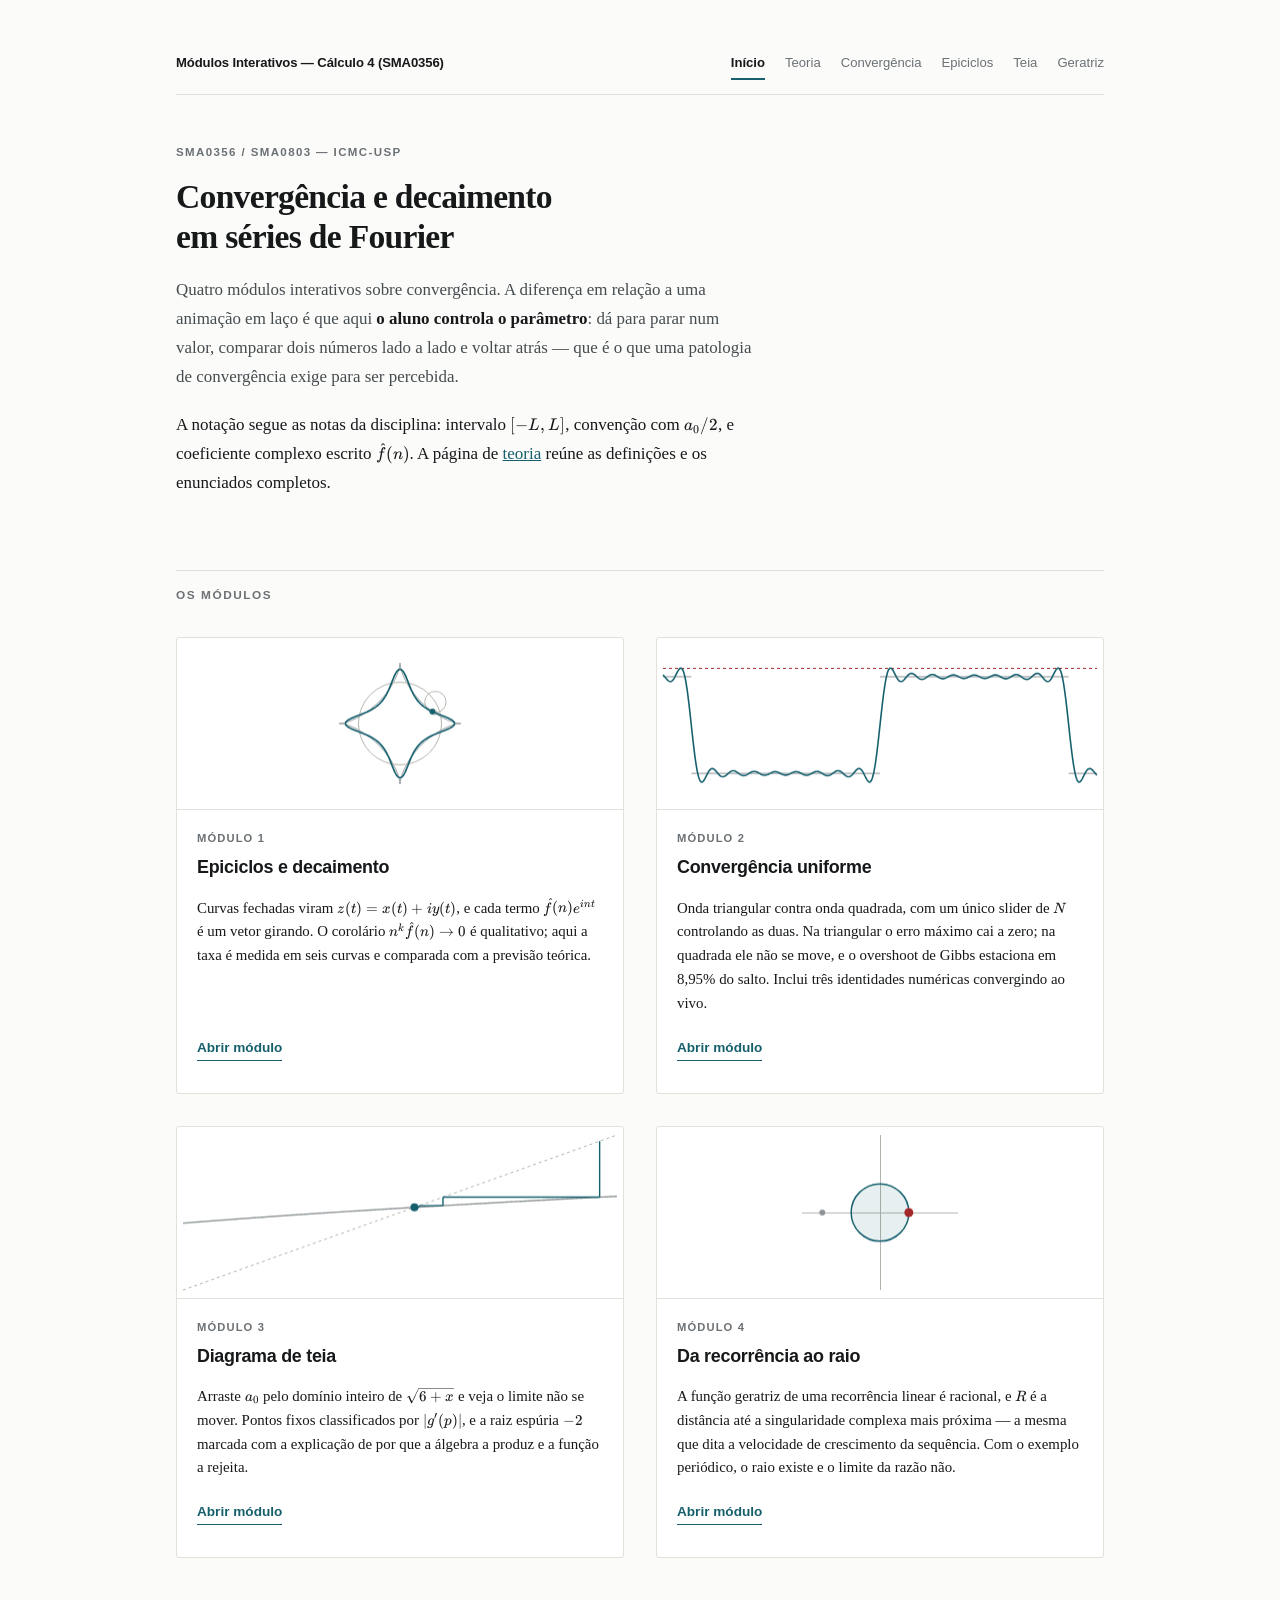
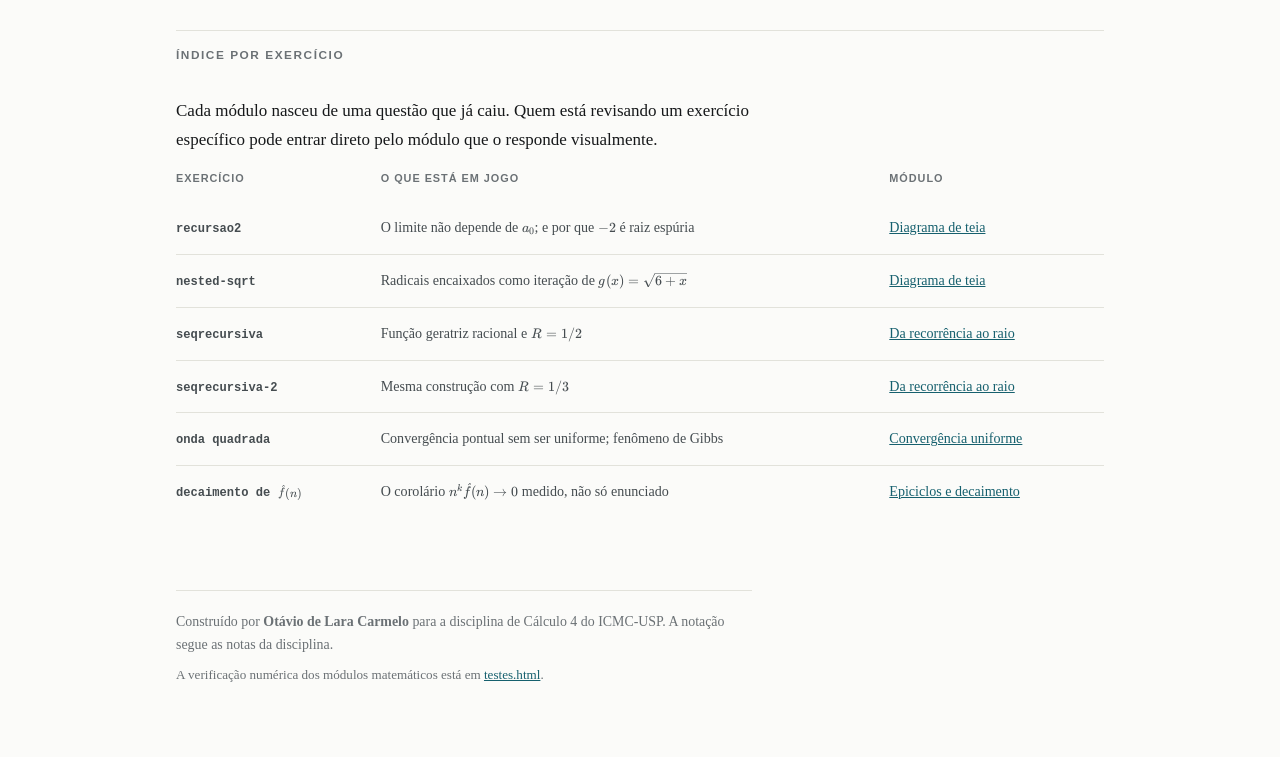
==== index.html @ 4a0d17cd "Tira a crença falsa dos cartões e neutraliza sua cor nos módulos Nos cartões a frase aparecia entre " ====
<!DOCTYPE html>
<html lang="pt-BR">
<head>
<meta charset="utf-8">
<meta name="description" content="Quatro módulos interativos sobre convergência: séries de Fourier, sequências recursivas e funções geratrizes, para a disciplina de Cálculo 4 do ICMC-USP.">
<meta name="viewport" content="width=device-width, initial-scale=1">
<title>Convergência e decaimento em séries de Fourier — Cálculo 4</title>
<link rel="icon" href="data:image/svg+xml,%3Csvg%20xmlns%3D%22http%3A%2F%2Fwww.w3.org%2F2000%2Fsvg%22%20viewBox%3D%220%200%2032%2032%22%3E%3Ccircle%20cx%3D%2213%22%20cy%3D%2216%22%20r%3D%229%22%20fill%3D%22none%22%20stroke%3D%22%2316606e%22%20stroke-width%3D%222%22%2F%3E%3Ccircle%20cx%3D%2222%22%20cy%3D%2216%22%20r%3D%224.5%22%20fill%3D%22none%22%20stroke%3D%22%239aa0a4%22%20stroke-width%3D%221.6%22%2F%3E%3Ccircle%20cx%3D%2226.5%22%20cy%3D%2216%22%20r%3D%222.6%22%20fill%3D%22%2316606e%22%2F%3E%3C%2Fsvg%3E">
<link rel="stylesheet" href="vendor/katex/katex.min.css">
<link rel="stylesheet" href="css/base.css">
</head>
<body>
<div class="pagina">

  <nav class="navegacao" aria-label="Seções do site">
    <span class="marca-site">Módulos Interativos — Cálculo 4 (SMA0356)</span>
    <a href="index.html" aria-current="page">Início</a>
    <a href="teoria.html">Teoria</a>
    <a href="convergencia.html">Convergência</a>
    <a href="epiciclos.html">Epiciclos</a>
    <a href="teia.html">Teia</a>
    <a href="geratriz.html">Geratriz</a>
  </nav>

  <header class="cabecalho capa">
    <p class="disciplina">SMA0356 / SMA0803 — ICMC-USP</p>
    <h1>Convergência e decaimento em séries de Fourier</h1>
    <div class="introducao">
      <p>
        Quatro módulos interativos sobre convergência. A diferença em relação a uma animação
        em laço é que aqui <span class="destaque-texto">o aluno controla o parâmetro</span>: dá
        para parar num valor, comparar dois números lado a lado e voltar atrás — que é o que
        uma patologia de convergência exige para ser percebida.
      </p>
      <p>
        A notação segue as notas da disciplina: intervalo <span class="math" data-math="[-L,L]"></span>,
        convenção com <span class="math" data-math="a_0/2"></span>, e coeficiente complexo escrito
        <span class="math" data-math="\widehat{f}(n)"></span>. A página de
        <a href="teoria.html">teoria</a> reúne as definições e os enunciados completos.
      </p>
    </div>
  </header>

  <h2>Os módulos</h2>

  <div class="cartoes">

    <article class="cartao">
      <canvas id="mini-epiciclos" class="miniatura"
              aria-label="Miniatura do módulo de epiciclos: astroide em traço fino cinza, cadeia de círculos em cinza e reconstrução por poucos termos de Fourier em azul."></canvas>
      <div class="cartao-corpo">
        <p class="subtitulo-cartao">Módulo 1</p>
        <h3 class="titulo">Epiciclos e decaimento</h3>
        <p>
          Curvas fechadas viram <span class="math" data-math="z(t)=x(t)+iy(t)"></span>, e cada
          termo <span class="math" data-math="\widehat{f}(n)e^{int}"></span> é um vetor girando.
          O corolário <span class="math" data-math="n^k\widehat{f}(n)\to0"></span> é qualitativo;
          aqui a taxa é medida em seis curvas e comparada com a previsão teórica.
        </p>
        <a class="acao" href="epiciclos.html">Abrir módulo</a>
      </div>
    </article>

    <article class="cartao">
      <canvas id="mini-convergencia" class="miniatura"
              aria-label="Miniatura do módulo de convergência: onda quadrada em cinza, soma parcial em azul com a orelha do fenômeno de Gibbs ultrapassando o patamar, e linha tracejada no valor limite do overshoot."></canvas>
      <div class="cartao-corpo">
        <p class="subtitulo-cartao">Módulo 2</p>
        <h3 class="titulo">Convergência uniforme</h3>
        <p>
          Onda triangular contra onda quadrada, com um único slider de
          <span class="math" data-math="N"></span> controlando as duas. Na triangular o erro
          máximo cai a zero; na quadrada ele não se move, e o overshoot de Gibbs estaciona em
          8,95% do salto. Inclui três identidades numéricas convergindo ao vivo.
        </p>
        <a class="acao" href="convergencia.html">Abrir módulo</a>
      </div>
    </article>

    <article class="cartao">
      <canvas id="mini-teia" class="miniatura"
              aria-label="Miniatura do módulo de teia: a curva y = raiz de 6 mais x em cinza, a diagonal tracejada, e a órbita espiralando em azul até o ponto fixo em 3."></canvas>
      <div class="cartao-corpo">
        <p class="subtitulo-cartao">Módulo 3</p>
        <h3 class="titulo">Diagrama de teia</h3>
        <p>
          Arraste <span class="math" data-math="a_0"></span> pelo domínio inteiro de
          <span class="math" data-math="\sqrt{6+x}"></span> e veja o limite não se mover.
          Pontos fixos classificados por <span class="math" data-math="|g'(p)|"></span>, e a
          raiz espúria <span class="math" data-math="-2"></span> marcada com a explicação de
          por que a álgebra a produz e a função a rejeita.
        </p>
        <a class="acao" href="teia.html">Abrir módulo</a>
      </div>
    </article>

    <article class="cartao">
      <canvas id="mini-geratriz" class="miniatura"
              aria-label="Miniatura do módulo de geratriz: o plano complexo com o disco de convergência preenchido e as duas raízes do denominador, a mais próxima da origem em destaque."></canvas>
      <div class="cartao-corpo">
        <p class="subtitulo-cartao">Módulo 4</p>
        <h3 class="titulo">Da recorrência ao raio</h3>
        <p>
          A função geratriz de uma recorrência linear é racional, e
          <span class="math" data-math="R"></span> é a distância até a singularidade complexa
          mais próxima — a mesma que dita a velocidade de crescimento da sequência. Com o
          exemplo periódico, o raio existe e o limite da razão não.
        </p>
        <a class="acao" href="geratriz.html">Abrir módulo</a>
      </div>
    </article>

  </div>

  <h2>Índice por exercício</h2>

  <div class="introducao">
    <p>
      Cada módulo nasceu de uma questão que já caiu. Quem está revisando um exercício
      específico pode entrar direto pelo módulo que o responde visualmente.
    </p>
  </div>

  <div class="tabela-rolavel">
    <table class="indice-exercicios" id="indice-exercicios">
      <caption class="sr-apenas">Exercícios e os módulos que os respondem</caption>
      <thead>
        <tr><th scope="col">Exercício</th><th scope="col">O que está em jogo</th><th scope="col">Módulo</th></tr>
      </thead>
      <tbody>
        <tr>
          <th scope="row"><code>recursao2</code></th>
          <td>O limite não depende de <span class="math" data-math="a_0"></span>; e por que
              <span class="math" data-math="-2"></span> é raiz espúria</td>
          <td><a href="teia.html">Diagrama de teia</a></td>
        </tr>
        <tr>
          <th scope="row"><code>nested-sqrt</code></th>
          <td>Radicais encaixados como iteração de <span class="math" data-math="g(x)=\sqrt{6+x}"></span></td>
          <td><a href="teia.html">Diagrama de teia</a></td>
        </tr>
        <tr>
          <th scope="row"><code>seqrecursiva</code></th>
          <td>Função geratriz racional e <span class="math" data-math="R=1/2"></span></td>
          <td><a href="geratriz.html">Da recorrência ao raio</a></td>
        </tr>
        <tr>
          <th scope="row"><code>seqrecursiva-2</code></th>
          <td>Mesma construção com <span class="math" data-math="R=1/3"></span></td>
          <td><a href="geratriz.html">Da recorrência ao raio</a></td>
        </tr>
        <tr>
          <th scope="row"><span class="rotulo-exercicio">onda quadrada</span></th>
          <td>Convergência pontual sem ser uniforme; fenômeno de Gibbs</td>
          <td><a href="convergencia.html">Convergência uniforme</a></td>
        </tr>
        <tr>
          <th scope="row"><span class="rotulo-exercicio">decaimento de <span class="math" data-math="\widehat{f}(n)"></span></span></th>
          <td>O corolário <span class="math" data-math="n^k\widehat{f}(n)\to0"></span> medido, não só enunciado</td>
          <td><a href="epiciclos.html">Epiciclos e decaimento</a></td>
        </tr>
      </tbody>
    </table>
  </div>

  <footer class="rodape">
    <p>
      Construído por <strong>Otávio de Lara Carmelo</strong> para a disciplina de Cálculo 4 do
      ICMC-USP. A notação segue as notas da disciplina.
    </p>
    <p class="autoria-tecnica">
      A verificação numérica dos módulos matemáticos está em
      <a href="testes.html">testes.html</a>.
    </p>
  </footer>

</div>

<script src="vendor/katex/katex.min.js"></script>
<script src="js/formulas.js"></script>
<script src="js/fourier.js"></script>
<script src="js/curvas.js"></script>
<script src="js/ondas.js"></script>
<script src="js/polinomios.js"></script>
<script src="js/iteracao.js"></script>
<script src="js/plot.js"></script>
<script src="js/index.js"></script>
</body>
</html>
---- css/base.css ----
/* base.css — tokens, tipografia e layout compartilhados.
 *
 * Direção: o site vai ficar ao lado de gifs de gnuplot numa página do ICMC.
 * Fundo claro sóbrio, um único tom de destaque frio, cinza para tudo que é
 * estrutura ou referência. Nada de gradiente, sombra, cartão flutuante ou
 * animação de entrada. O elemento memorável é o canvas; o resto fica quieto.
 *
 * LAYOUT — a página inteira é centralizada na janela, e tudo dentro dela
 * compartilha uma única margem à esquerda. A prosa fica numa coluna curta
 * (~70 caracteres, a medida confortável de leitura); os canvas e os painéis se
 * espalham por toda a largura. É o arranjo dos artigos técnicos: texto estreito,
 * figura larga, um só eixo vertical amarrando os dois.
 *
 * O texto é alinhado à esquerda, não justificado nem centralizado. Justificar
 * numa coluna estreita abre rios de espaço em branco; centralizar prosa de
 * vários parágrafos destrói a margem esquerda de onde o olho recomeça cada
 * linha. Fórmulas em bloco e legendas de canvas, sim, ficam centralizadas —
 * são elementos isolados, não texto corrido.
 */

:root {
  /* superfícies e tinta */
  --fundo:        #fbfbf9;
  --papel:        #ffffff;
  --tinta:        #16181a;
  --tinta-media:  #454c50;
  --tinta-fraca:  #6b7175;
  --linha:        #e2e2db;
  --linha-forte:  #c8c8c0;

  /* único tom de destaque, frio: traço da reconstrução e foco */
  --destaque:       #16606e;
  --destaque-claro: #eaf3f5;

  /* cinzas do desenho */
  --grafico-eixo:      #b4b4ac;
  --grafico-grade:     #ebebe4;
  --grafico-referencia:#8d9396;
  --grafico-limite:    #a3282a;

  --serif: Charter, "Bitstream Charter", "Iowan Old Style", Georgia, "Times New Roman", serif;
  --sans: "Segoe UI", Roboto, "Helvetica Neue", Arial, sans-serif;
  --mono: "SFMono-Regular", Consolas, "Liberation Mono", Menlo, monospace;

  --medida:  36rem;   /* coluna de prosa */
  --largura: 58rem;   /* largura total da página */

  /* escala de espaçamento — todo respiro vertical sai daqui */
  --e1: .25rem;
  --e2: .5rem;
  --e3: .875rem;
  --e4: 1.25rem;
  --e5: 2rem;
  --e6: 3rem;
  --e7: 4.5rem;
}

@media (prefers-color-scheme: dark) {
  :root {
    --fundo:        #16181a;
    --papel:        #1d2023;
    --tinta:        #e8e8e4;
    --tinta-media:  #b6bbbe;
    --tinta-fraca:  #9aa0a4;
    --linha:        #2f3438;
    --linha-forte:  #464c50;
    --destaque:       #6fc3d2;
    --destaque-claro: #1b2d31;
    --grafico-eixo:      #565c60;
    --grafico-grade:     #26292c;
    --grafico-referencia:#7e858a;
    --grafico-limite:    #e8908f;
  }
}

* { box-sizing: border-box; }

html { -webkit-text-size-adjust: 100%; }

body {
  margin: 0;
  padding: var(--e6) var(--e4) var(--e7);
  background: var(--fundo);
  color: var(--tinta);
  font-family: var(--serif);
  font-size: 17px;
  line-height: 1.7;
  text-rendering: optimizeLegibility;
}

.pagina { max-width: var(--largura); margin: 0 auto; }

/* A coluna de prosa. Tudo que é texto corrido herda esta largura e a margem
   esquerda da página; nada disso é centralizado. */
.introducao,
.nota,
.verbete,
.lista-notacao,
.aviso-notacao,
.rodape,
.coluna { max-width: var(--medida); }

/* ---- navegação ---------------------------------------------------------- */

.navegacao {
  display: flex;
  flex-wrap: wrap;
  align-items: baseline;
  gap: var(--e1) var(--e4);
  font-family: var(--sans);
  font-size: .82rem;
  padding-bottom: var(--e3);
  margin-bottom: var(--e6);
  border-bottom: 1px solid var(--linha);
}
.navegacao a {
  color: var(--tinta-fraca);
  text-decoration: none;
  padding: var(--e1) 0;
  border-bottom: 2px solid transparent;
  transition: color .12s ease;
}
.navegacao a:hover { color: var(--tinta); }
.navegacao a[aria-current="page"] {
  color: var(--tinta);
  font-weight: 600;
  border-bottom-color: var(--destaque);
}
.navegacao a:focus-visible { outline: 2px solid var(--destaque); outline-offset: 3px; }
.navegacao .marca-site {
  font-weight: 600;
  color: var(--tinta);
  margin-right: auto;
  letter-spacing: -.01em;
}
.navegacao .pendente { color: var(--tinta-fraca); opacity: .5; padding: var(--e1) 0; }

/* ---- cabeçalho ---------------------------------------------------------- */

.cabecalho { margin-bottom: var(--e6); }

/* Na capa, o texto de abertura acompanha o título: um pouco maior que a prosa
   comum no primeiro parágrafo, para dar hierarquia sem centralizar nada. */
.capa .introducao { margin-top: var(--e4); }
.capa .introducao p:first-child { font-size: 1.06rem; color: var(--tinta-media); }

.disciplina {
  font-family: var(--sans);
  font-size: .72rem;
  font-weight: 600;
  letter-spacing: .12em;
  text-transform: uppercase;
  color: var(--tinta-fraca);
  margin: 0 0 var(--e3);
}

h1 {
  font-size: 2.1rem;
  font-weight: 600;
  line-height: 1.18;
  letter-spacing: -.021em;
  text-wrap: balance;
  margin: 0;
  max-width: 26rem;
}

/* ---- texto corrido ------------------------------------------------------ */

.introducao p { margin: 0 0 var(--e4); }
.introducao p:last-child { margin-bottom: 0; }

.destaque-texto { color: var(--tinta); font-weight: 600; }

/* Rótulo de seção: uma régua fina atravessando a página, e o nome miúdo logo
   abaixo dela, à esquerda. Separa sem pesar. */
h2 {
  font-family: var(--sans);
  font-size: .74rem;
  font-weight: 600;
  letter-spacing: .13em;
  text-transform: uppercase;
  color: var(--tinta-fraca);
  margin: var(--e7) 0 var(--e5);
  padding-top: var(--e3);
  border-top: 1px solid var(--linha);
}

h3 {
  font-family: var(--sans);
  font-size: 1rem;
  font-weight: 600;
  letter-spacing: -.005em;
  margin: 0;
}

.nota {
  font-size: .89rem;
  line-height: 1.65;
  color: var(--tinta-fraca);
  margin: var(--e4) 0 0;
}

code {
  font-family: var(--mono);
  font-size: .86em;
  color: var(--tinta-media);
}

a { color: var(--destaque); }

/* ---- controles ---------------------------------------------------------- */

.controles {
  display: flex;
  flex-wrap: wrap;
  align-items: center;
  gap: var(--e3) var(--e5);
  background: var(--papel);
  border: 1px solid var(--linha);
  border-left: 3px solid var(--destaque);
  padding: var(--e4) var(--e4);
}
.controles + .controles { margin-top: var(--e2); }

.controle { display: flex; align-items: center; gap: var(--e3); flex: 1 1 22rem; }

.controle label {
  font-family: var(--sans);
  font-size: .85rem;
  font-weight: 600;
  white-space: nowrap;
}

input[type="range"] {
  flex: 1;
  min-width: 7rem;
  accent-color: var(--destaque);
  height: 1.5rem;
}
input[type="range"]:focus-visible { outline: 2px solid var(--destaque); outline-offset: 3px; }

button {
  font-family: var(--sans);
  font-size: .85rem;
  padding: var(--e2) var(--e3);
  color: var(--tinta);
  background: var(--papel);
  border: 1px solid var(--linha-forte);
  border-radius: 2px;
  cursor: pointer;
  transition: border-color .12s ease, color .12s ease;
}
button:hover { border-color: var(--destaque); }
button:focus-visible { outline: 2px solid var(--destaque); outline-offset: 2px; }

.valor-controle {
  font-family: var(--sans);
  font-variant-numeric: tabular-nums;
  font-weight: 600;
  font-size: .95rem;
  min-width: 3.5ch;
  text-align: right;
}

/* ---- seletor de curva --------------------------------------------------- */

.seletor { display: flex; flex-wrap: wrap; gap: var(--e2); }

.botao-curva {
  font-family: var(--sans);
  font-size: .82rem;
  padding: var(--e2) var(--e3);
  color: var(--tinta-media);
  background: var(--papel);
  border: 1px solid var(--linha-forte);
  border-radius: 2px;
  cursor: pointer;
}
.botao-curva:hover { border-color: var(--destaque); color: var(--tinta); }
.botao-curva:focus-visible { outline: 2px solid var(--destaque); outline-offset: 2px; }
.botao-curva[aria-pressed="true"] {
  color: var(--destaque);
  border-color: var(--destaque);
  background: var(--destaque-claro);
  font-weight: 600;
}

.opcao { display: flex; align-items: center; gap: var(--e2); font-family: var(--sans); font-size: .85rem; }
.opcao input[type="checkbox"] { width: 1rem; height: 1rem; accent-color: var(--destaque); cursor: pointer; }
.opcao input[type="checkbox"]:focus-visible { outline: 2px solid var(--destaque); outline-offset: 2px; }
.opcao label { cursor: pointer; }

/* ---- painéis e canvas --------------------------------------------------- */

.paineis {
  display: grid;
  grid-template-columns: repeat(2, minmax(0, 1fr));
  gap: var(--e5);
  align-items: start;
  margin-top: var(--e5);
}
@media (max-width: 860px) { .paineis { grid-template-columns: 1fr; } }

.quadro {
  background: var(--papel);
  border: 1px solid var(--linha);
  padding: var(--e4) var(--e4) var(--e4);
}

.painel-cabeca {
  display: flex;
  flex-wrap: wrap;
  align-items: baseline;
  gap: var(--e1) var(--e3);
  margin-bottom: var(--e3);
}

.marcador {
  font-family: var(--sans);
  font-size: .66rem;
  font-weight: 600;
  letter-spacing: .06em;
  text-transform: uppercase;
  padding: .1rem .4rem;
  border: 1px solid currentColor;
  border-radius: 2px;
}
.marcador.satisfaz     { color: var(--destaque); }
.marcador.nao-satisfaz { color: var(--grafico-limite); }

canvas { display: block; width: 100%; background: transparent; }
canvas:focus-visible { outline: 2px solid var(--destaque); outline-offset: 2px; }

.canvas-funcao   { height: 250px; }
.canvas-erro     { height: 148px; }
.canvas-palco    { height: 440px; }
.canvas-espectro { height: 260px; }

.subtitulo-grafico {
  font-family: var(--sans);
  font-size: .72rem;
  letter-spacing: .04em;
  color: var(--tinta-fraca);
  margin: var(--e5) 0 var(--e1);
}

.legenda {
  font-family: var(--sans);
  font-size: .74rem;
  color: var(--tinta-fraca);
  display: flex;
  flex-wrap: wrap;
  gap: var(--e1) var(--e4);
  margin-top: var(--e3);
}
.legenda .amostra {
  display: inline-block;
  width: 1.4rem;
  height: 0;
  border-top-width: 2px;
  border-top-style: solid;
  vertical-align: middle;
  margin-right: var(--e1);
}
.legenda .amostra.exata  { border-top-color: var(--grafico-referencia); border-top-width: 1px; }
.legenda .amostra.serie  { border-top-color: var(--destaque); }
.legenda .amostra.limite { border-top-color: var(--grafico-limite); border-top-style: dashed; }
.legenda .amostra.corte  { border-top-color: var(--destaque); border-top-style: dashed; }

/* ---- crença falsa (módulos 3 e 4) --------------------------------------- */

/* Estes dois módulos abrem enunciando o mal-entendido que vêm desfazer. Fica
   em citação, com um filete à esquerda, para se ler como voz alheia — não como
   afirmação da página. */
.crenca-falsa {
  max-width: var(--medida);
  margin: 0 0 var(--e5);
  padding: var(--e3) 0 var(--e3) var(--e4);
  border-left: 3px solid var(--linha-forte);
  font-size: 1.05rem;
  font-style: italic;
  color: var(--tinta-media);
}
.crenca-rotulo {
  display: block;
  font-family: var(--sans);
  font-size: .66rem;
  font-weight: 600;
  font-style: normal;
  letter-spacing: .1em;
  text-transform: uppercase;
  color: var(--tinta-fraca);
  margin-bottom: var(--e2);
}

.aviso-inline {
  margin: var(--e4) 0 0;
  padding: var(--e3);
  border-left: 3px solid var(--grafico-limite);
  background: var(--fundo);
  font-size: .88rem;
  line-height: 1.55;
  color: var(--tinta-media);
}

/* ---- campos numéricos --------------------------------------------------- */

.campos { display: flex; flex-wrap: wrap; gap: var(--e3) var(--e4); align-items: center; }
.campo { display: flex; align-items: center; gap: var(--e2); }
.campo label { font-family: var(--sans); font-size: .85rem; font-weight: 600; }
input[type="number"] {
  width: 4.5rem;
  font: inherit;
  font-family: var(--sans);
  font-size: .9rem;
  font-variant-numeric: tabular-nums;
  padding: var(--e1) var(--e2);
  color: var(--tinta);
  background: var(--papel);
  border: 1px solid var(--linha-forte);
  border-radius: 2px;
}
input[type="number"]:focus-visible { outline: 2px solid var(--destaque); outline-offset: 2px; }

.canvas-plano       { height: 320px; }
.canvas-crescimento { height: 320px; }
.canvas-teia        { height: 380px; }
.canvas-sequencia   { height: 200px; }
@media (max-width: 720px) {
  .canvas-plano, .canvas-crescimento { height: 270px; }
  .canvas-teia { height: 320px; }
}

/* ---- termos da sequência ------------------------------------------------ */

.termos {
  display: grid;
  grid-template-columns: repeat(auto-fit, minmax(6.5rem, 1fr));
  gap: var(--e1) var(--e4);
  list-style: none;
  margin: var(--e5) 0 0;
  padding: var(--e3) 0 0;
  border-top: 1px solid var(--linha);
}
.termos li {
  display: flex;
  align-items: baseline;
  gap: var(--e2);
  font-family: var(--mono);
  font-size: .82rem;
  font-variant-numeric: tabular-nums;
}
.termos .indice { color: var(--tinta-fraca); font-size: .78rem; }
.termos .valor { color: var(--tinta); }

/* ---- lista de pontos fixos (módulo 3) ----------------------------------- */

.lista-fixos { list-style: none; margin: 0; padding: 0; }
.lista-fixos li {
  display: flex;
  flex-wrap: wrap;
  align-items: baseline;
  gap: var(--e1) var(--e3);
  padding: var(--e2) 0;
  border-bottom: 1px solid var(--linha);
  font-family: var(--sans);
  font-size: .84rem;
  font-variant-numeric: tabular-nums;
}
.lista-fixos li:last-child { border-bottom: 0; }
.lista-fixos .fixo-ponto { font-weight: 600; min-width: 8rem; }
.lista-fixos .fixo-deriv { color: var(--tinta-fraca); min-width: 8rem; }
.lista-fixos .fixo-classe {
  font-size: .68rem;
  font-weight: 600;
  letter-spacing: .05em;
  text-transform: uppercase;
  padding: .1rem .4rem;
  border: 1px solid currentColor;
  border-radius: 2px;
  margin-left: auto;
}
.lista-fixos .fixo-classe.atrator      { color: var(--destaque); }
.lista-fixos .fixo-classe.repulsor     { color: var(--grafico-limite); }
.lista-fixos .fixo-classe.inconclusivo { color: var(--tinta-fraca); }

/* o canvas do módulo 3 recebe foco para as setas moverem a₀ */
.canvas-teia { cursor: ew-resize; }

/* ---- indicadores numéricos ---------------------------------------------- */

.indicadores {
  display: grid;
  grid-template-columns: repeat(auto-fit, minmax(8.5rem, 1fr));
  gap: var(--e3) var(--e5);
  margin-top: var(--e4);
  padding-top: var(--e3);
  border-top: 1px solid var(--linha);
}
.indicador .rotulo {
  display: block;
  font-family: var(--sans);
  font-size: .7rem;
  letter-spacing: .05em;
  color: var(--tinta-fraca);
  margin-bottom: var(--e1);
}
.indicador .numero {
  display: block;
  font-family: var(--sans);
  font-variant-numeric: tabular-nums;
  font-size: 1.2rem;
  font-weight: 600;
  line-height: 1.15;
  letter-spacing: -.015em;
}
.indicador .numero.estavel { color: var(--grafico-limite); }
/* Indicador cujo conteúdo é texto, não número: cabe mais palavra em corpo menor. */
.indicador .numero.texto { font-size: .92rem; font-weight: 600; line-height: 1.35; }
.indicador .apoio {
  display: block;
  font-family: var(--sans);
  font-size: .7rem;
  color: var(--tinta-fraca);
  margin-top: var(--e1);
}

/* ---- cartões da página inicial ------------------------------------------ */

/* Grade fixa de duas colunas: os quatro módulos formam um único bloco 2x2.
   auto-fit não serve aqui — a quebra dependeria da largura da janela e a
   página perderia o alinhamento em telas intermediárias. */
.cartoes {
  display: grid;
  grid-template-columns: repeat(2, minmax(0, 1fr));
  gap: var(--e5);
  align-items: stretch;
}
.cartao {
  display: flex;
  flex-direction: column;
  background: var(--papel);
  border: 1px solid var(--linha);
  border-radius: 3px;
  overflow: hidden;
  transition: border-color .14s ease, box-shadow .14s ease;
}
.cartao:hover { border-color: var(--linha-forte); box-shadow: 0 1px 4px rgba(0, 0, 0, .05); }
.cartao:focus-within { border-color: var(--destaque); }
.miniatura {
  display: block;
  width: 100%;
  height: 172px;
  border-bottom: 1px solid var(--linha);
}
.cartao-corpo {
  padding: var(--e4) var(--e4) var(--e5);
  display: flex;
  flex-direction: column;
  flex: 1;
}
.cartao-corpo .subtitulo-cartao {
  font-family: var(--sans);
  font-size: .7rem;
  font-weight: 600;
  letter-spacing: .1em;
  text-transform: uppercase;
  color: var(--tinta-fraca);
  margin: 0 0 var(--e1);
}
.cartao-corpo .titulo {
  font-family: var(--sans);
  font-size: 1.12rem;
  font-weight: 600;
  letter-spacing: -.015em;
  margin: 0 0 var(--e3);
}
.cartao-corpo p { margin: 0 0 var(--e4); font-size: .93rem; line-height: 1.6; }
.cartao-corpo .acao {
  margin-top: auto;
  align-self: flex-start;
  font-family: var(--sans);
  font-size: .85rem;
  font-weight: 600;
  color: var(--destaque);
  text-decoration: none;
  border-bottom: 1px solid currentColor;
  padding-bottom: 1px;
}
.cartao-corpo .acao:focus-visible { outline: 2px solid var(--destaque); outline-offset: 3px; }

/* ---- página de teoria --------------------------------------------------- */

.verbete {
  padding-bottom: var(--e5);
  margin-bottom: var(--e5);
  border-bottom: 1px solid var(--linha);
}
.verbete:last-child { border-bottom: 0; padding-bottom: 0; margin-bottom: 0; }
.verbete h3 { font-size: 1.05rem; margin-bottom: var(--e3); }
.verbete p { margin: 0 0 var(--e4); }
.verbete p:last-child { margin-bottom: 0; }

.enunciado {
  border-left: 3px solid var(--destaque);
  background: var(--papel);
  padding: var(--e3) var(--e4);
  margin: var(--e4) 0;
}
.enunciado .sem-margem { margin: 0; }
.enunciado .rotulo-teorema {
  display: block;
  font-family: var(--sans);
  font-size: .68rem;
  font-weight: 600;
  letter-spacing: .1em;
  text-transform: uppercase;
  color: var(--destaque);
  margin-bottom: var(--e2);
}

.lista-notacao { margin: 0; padding: 0; list-style: none; }
.lista-notacao li {
  padding: var(--e3) 0;
  border-bottom: 1px solid var(--linha);
}
.lista-notacao li:last-child { border-bottom: 0; }
.lista-notacao .simbolo {
  display: block;
  overflow-x: auto;
  overflow-y: hidden;
  padding-bottom: var(--e1);
}
.lista-notacao .glosa {
  display: block;
  font-size: .88rem;
  color: var(--tinta-fraca);
  margin-top: var(--e2);
}

.aviso-notacao {
  border-left: 3px solid var(--grafico-limite);
  background: var(--papel);
  padding: var(--e3) var(--e4);
  margin: var(--e5) 0;
  font-size: .92rem;
  line-height: 1.6;
}
.aviso-notacao strong { color: var(--grafico-limite); }

/* ---- identidades numéricas ---------------------------------------------- */

.identidades {
  display: grid;
  grid-template-columns: repeat(auto-fit, minmax(16rem, 1fr));
  gap: var(--e5);
}
.identidade {
  background: var(--papel);
  border: 1px solid var(--linha);
  padding: var(--e4);
}
.identidade .origem {
  display: block;
  font-family: var(--sans);
  font-size: .68rem;
  font-weight: 600;
  letter-spacing: .1em;
  text-transform: uppercase;
  color: var(--tinta-fraca);
  margin-bottom: var(--e2);
}
.identidade .formula { margin: var(--e1) 0 var(--e4); }

/* As duas linhas ficam alinhadas dígito a dígito, uma sobre a outra: é assim
   que se enxerga até onde a soma parcial já coincide com o valor exato. */
.linha-numero {
  display: flex;
  align-items: baseline;
  gap: var(--e3);
  font-family: var(--mono);
  font-size: .84rem;
  font-variant-numeric: tabular-nums;
  padding: var(--e1) 0;
}
.linha-numero .rotulo {
  font-family: var(--sans);
  font-size: .68rem;
  color: var(--tinta-fraca);
  min-width: 6rem;
  flex: none;
}
.linha-numero .valor { color: var(--tinta-media); letter-spacing: -.01em; }
.linha-numero .valor .coincide { color: var(--destaque); font-weight: 700; }
.linha-numero.exato .valor { color: var(--tinta); }
.identidade .casas {
  font-family: var(--sans);
  font-size: .7rem;
  color: var(--tinta-fraca);
  margin: var(--e3) 0 0;
}

/* ---- índice por exercício ----------------------------------------------- */

/* Tabela larga precisa rolar dentro da própria caixa: a página nunca rola
   na horizontal. */
.tabela-rolavel { overflow-x: auto; }

.indice-exercicios {
  width: 100%;
  border-collapse: collapse;
  font-size: .88rem;
  text-align: left;
}
.indice-exercicios th,
.indice-exercicios td {
  padding: var(--e3) var(--e4) var(--e3) 0;
  border-bottom: 1px solid var(--linha);
  vertical-align: baseline;
}
.indice-exercicios thead th {
  font-family: var(--sans);
  font-size: .68rem;
  font-weight: 600;
  letter-spacing: .09em;
  text-transform: uppercase;
  color: var(--tinta-fraca);
  border-bottom-color: var(--linha-forte);
}
.indice-exercicios tbody th { font-weight: 600; white-space: nowrap; }
/* Nem todo item da primeira coluna e um identificador que caiba em <code>:
   dois sao nomes descritivos. Para a coluna ler como uma coisa so, recebem
   exatamente o tratamento das celulas em <code> — mesma familia, mesmo
   tamanho, mesma tinta e mesmo peso. */
.indice-exercicios .rotulo-exercicio {
  font-family: var(--mono);
  font-size: .86em;
  font-weight: 600;
  color: var(--tinta-media);
  white-space: normal;
}
.indice-exercicios td { color: var(--tinta-media); }
.indice-exercicios tr:last-child th,
.indice-exercicios tr:last-child td { border-bottom: 0; }

/* Visível só para leitores de tela. */
.sr-apenas {
  position: absolute;
  width: 1px; height: 1px;
  padding: 0; margin: -1px;
  overflow: hidden;
  clip: rect(0 0 0 0);
  white-space: nowrap;
  border: 0;
}

/* ---- rodapé ------------------------------------------------------------- */

.rodape {
  margin-top: var(--e7);
  padding-top: var(--e4);
  border-top: 1px solid var(--linha);
  font-size: .87rem;
  line-height: 1.6;
  color: var(--tinta-fraca);
}
.rodape p { margin: 0; }
.rodape p + p { margin-top: var(--e2); }
.autoria-tecnica { font-size: .82rem; }

/* ---- KaTeX -------------------------------------------------------------- */

.katex { font-size: 1.02em; }

/* Fórmula em bloco: isolada e centralizada. O KaTeX já centraliza o
   .katex-display; aqui só entra o respiro e a rolagem lateral em telas
   estreitas, para uma expressão longa não estourar o layout. */
.formula {
  margin: var(--e4) 0;
  overflow-x: auto;
  overflow-y: hidden;
  padding: var(--e1) 0;
}
.formula-crua { font-family: var(--mono); font-size: .85em; color: var(--tinta-media); }

/* ---- responsivo --------------------------------------------------------- */

@media (max-width: 720px) {
  body { padding: var(--e5) var(--e4) var(--e6); font-size: 16px; }
  h1 { font-size: 1.6rem; }
  h2 { margin-top: var(--e6); }
  .cartoes { grid-template-columns: 1fr; gap: var(--e4); }
  .miniatura { height: 150px; }
  .controle { flex-basis: 100%; }
  .canvas-palco { height: 340px; }
  .canvas-espectro { height: 220px; }
}

@media (max-width: 480px) {
  body { padding: var(--e5) var(--e3) var(--e6); }
  .canvas-funcao { height: 200px; }
  .canvas-erro   { height: 130px; }
  .quadro { padding: var(--e3); }
}

@media (prefers-reduced-motion: reduce) {
  * { animation: none !important; transition: none !important; }
}
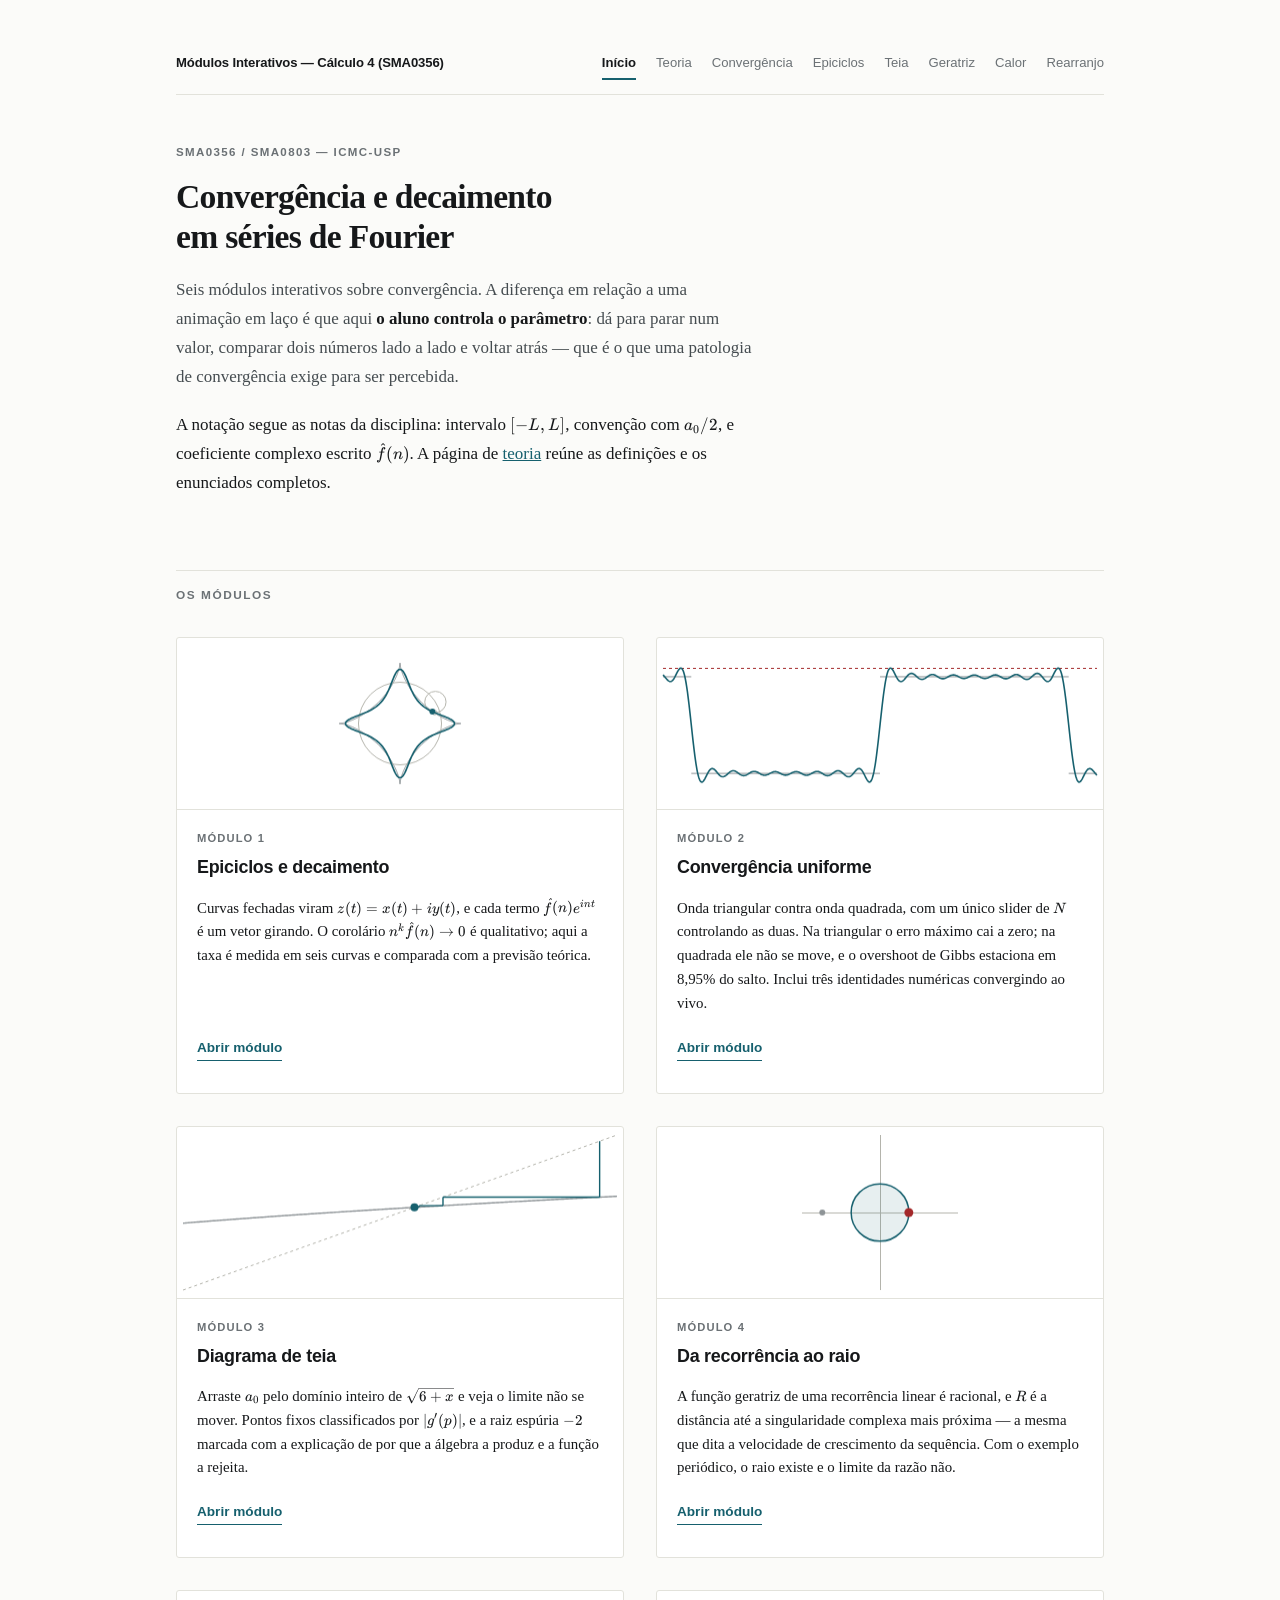
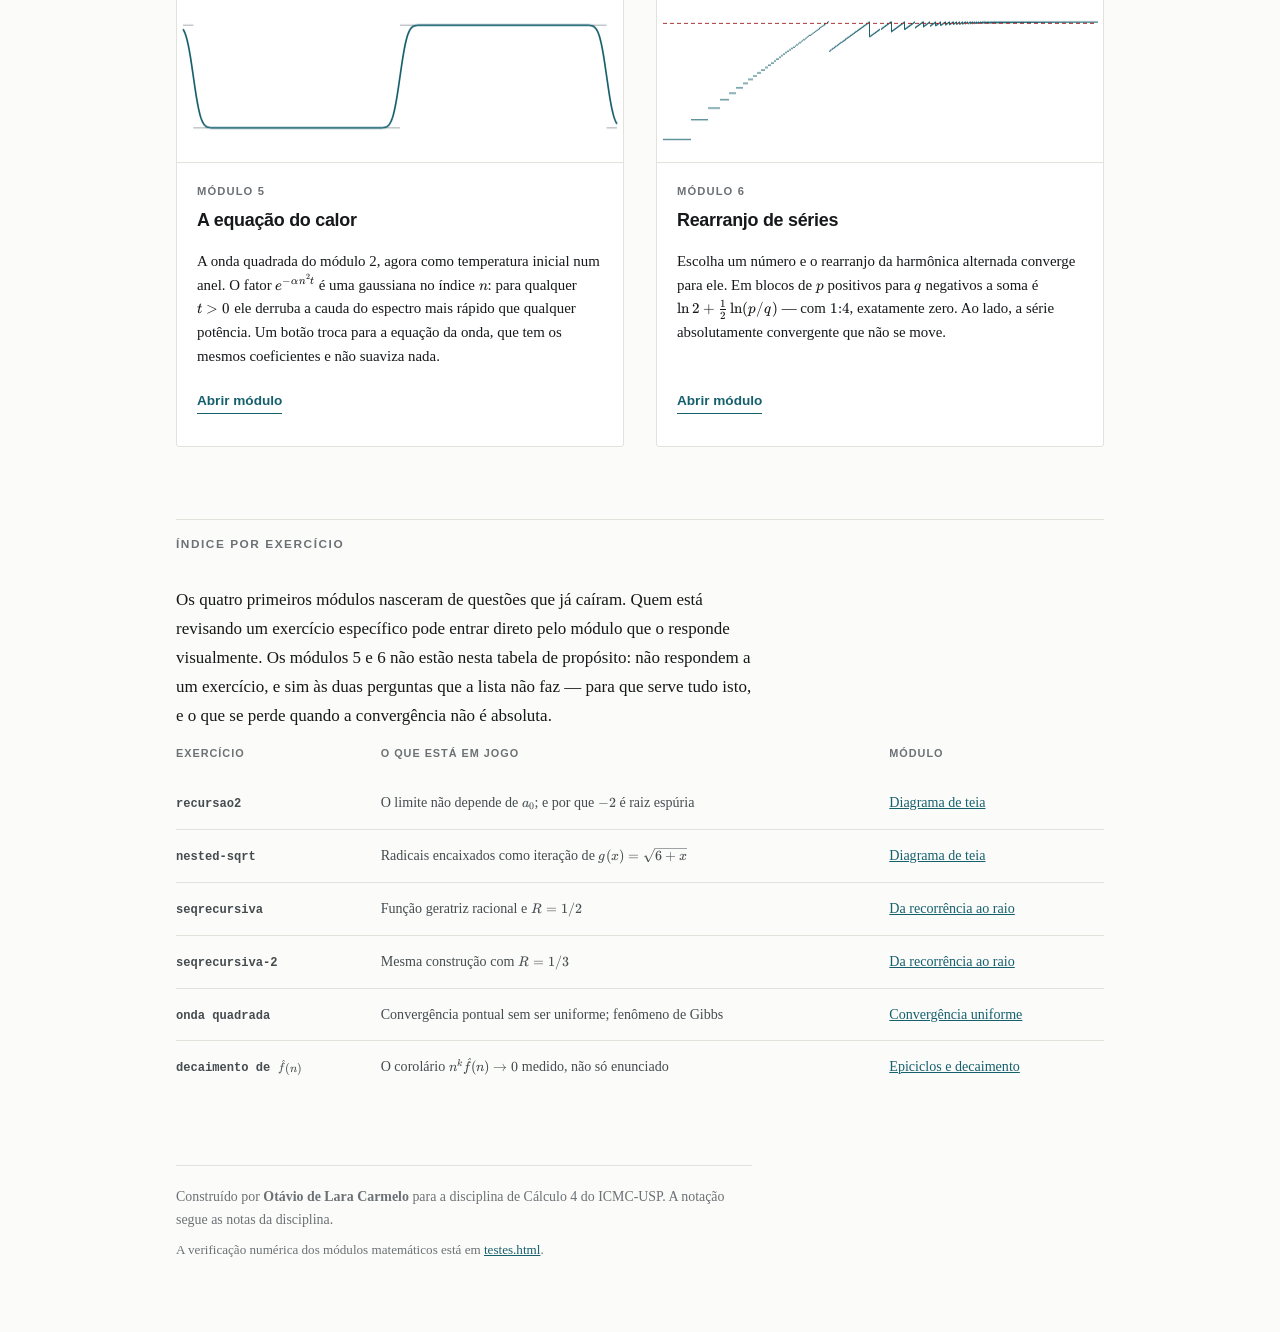
==== commit 549034a8: "Acrescenta os módulos 5 (equação do calor) e 6 (rearranjo de Riemann) Os quatro módulos existentes p" ====
--- a/index.html
+++ b/index.html
@@ -2,7 +2,7 @@
 <html lang="pt-BR">
 <head>
 <meta charset="utf-8">
-<meta name="description" content="Quatro módulos interativos sobre convergência: séries de Fourier, sequências recursivas e funções geratrizes, para a disciplina de Cálculo 4 do ICMC-USP.">
+<meta name="description" content="Seis módulos interativos sobre convergência: séries de Fourier, sequências recursivas, funções geratrizes, a equação do calor e o rearranjo de Riemann, para a disciplina de Cálculo 4 do ICMC-USP.">
 <meta name="viewport" content="width=device-width, initial-scale=1">
 <title>Convergência e decaimento em séries de Fourier — Cálculo 4</title>
 <link rel="icon" href="data:image/svg+xml,%3Csvg%20xmlns%3D%22http%3A%2F%2Fwww.w3.org%2F2000%2Fsvg%22%20viewBox%3D%220%200%2032%2032%22%3E%3Ccircle%20cx%3D%2213%22%20cy%3D%2216%22%20r%3D%229%22%20fill%3D%22none%22%20stroke%3D%22%2316606e%22%20stroke-width%3D%222%22%2F%3E%3Ccircle%20cx%3D%2222%22%20cy%3D%2216%22%20r%3D%224.5%22%20fill%3D%22none%22%20stroke%3D%22%239aa0a4%22%20stroke-width%3D%221.6%22%2F%3E%3Ccircle%20cx%3D%2226.5%22%20cy%3D%2216%22%20r%3D%222.6%22%20fill%3D%22%2316606e%22%2F%3E%3C%2Fsvg%3E">
@@ -20,6 +20,8 @@
     <a href="epiciclos.html">Epiciclos</a>
     <a href="teia.html">Teia</a>
     <a href="geratriz.html">Geratriz</a>
+    <a href="calor.html">Calor</a>
+    <a href="rearranjo.html">Rearranjo</a>
   </nav>
 
   <header class="cabecalho capa">
@@ -27,7 +29,7 @@
     <h1>Convergência e decaimento em séries de Fourier</h1>
     <div class="introducao">
       <p>
-        Quatro módulos interativos sobre convergência. A diferença em relação a uma animação
+        Seis módulos interativos sobre convergência. A diferença em relação a uma animação
         em laço é que aqui <span class="destaque-texto">o aluno controla o parâmetro</span>: dá
         para parar num valor, comparar dois números lado a lado e voltar atrás — que é o que
         uma patologia de convergência exige para ser percebida.
@@ -110,14 +112,53 @@
       </div>
     </article>
 
+    <article class="cartao">
+      <canvas id="mini-calor" class="miniatura"
+              aria-label="Miniatura do módulo do calor: a onda quadrada em cinza com seus saltos, e a solução num instante posterior em azul, já sem salto algum."></canvas>
+      <div class="cartao-corpo">
+        <p class="subtitulo-cartao">Módulo 5</p>
+        <h3 class="titulo">A equação do calor</h3>
+        <p>
+          A onda quadrada do módulo 2, agora como temperatura inicial num anel. O fator
+          <span class="math" data-math="e^{-\alpha n^{2}t}"></span> é uma gaussiana no índice
+          <span class="math" data-math="n"></span>: para qualquer
+          <span class="math" data-math="t>0"></span> ele derruba a cauda do espectro mais
+          rápido que qualquer potência. Um botão troca para a equação da onda, que tem os
+          mesmos coeficientes e não suaviza nada.
+        </p>
+        <a class="acao" href="calor.html">Abrir módulo</a>
+      </div>
+    </article>
+
+    <article class="cartao">
+      <canvas id="mini-rearranjo" class="miniatura"
+              aria-label="Miniatura do módulo de rearranjo: as somas parciais serpenteando em azul até se fecharem sobre a linha tracejada do alvo escolhido."></canvas>
+      <div class="cartao-corpo">
+        <p class="subtitulo-cartao">Módulo 6</p>
+        <h3 class="titulo">Rearranjo de séries</h3>
+        <p>
+          Escolha um número e o rearranjo da harmônica alternada converge para ele. Em
+          blocos de <span class="math" data-math="p"></span> positivos para
+          <span class="math" data-math="q"></span> negativos a soma é
+          <span class="math" data-math="\ln 2+\tfrac12\ln(p/q)"></span> — com
+          <span class="math" data-math="1{:}4"></span>, exatamente zero. Ao lado, a série
+          absolutamente convergente que não se move.
+        </p>
+        <a class="acao" href="rearranjo.html">Abrir módulo</a>
+      </div>
+    </article>
+
   </div>
 
   <h2>Índice por exercício</h2>
 
   <div class="introducao">
     <p>
-      Cada módulo nasceu de uma questão que já caiu. Quem está revisando um exercício
-      específico pode entrar direto pelo módulo que o responde visualmente.
+      Os quatro primeiros módulos nasceram de questões que já caíram. Quem está revisando um
+      exercício específico pode entrar direto pelo módulo que o responde visualmente. Os
+      módulos 5 e 6 não estão nesta tabela de propósito: não respondem a um exercício, e sim
+      às duas perguntas que a lista não faz — para que serve tudo isto, e o que se perde
+      quando a convergência não é absoluta.
     </p>
   </div>
 
@@ -183,6 +224,8 @@
 <script src="js/ondas.js"></script>
 <script src="js/polinomios.js"></script>
 <script src="js/iteracao.js"></script>
+<script src="js/difusao.js"></script>
+<script src="js/reordenacao.js"></script>
 <script src="js/plot.js"></script>
 <script src="js/index.js"></script>
 </body>
--- a/css/base.css
+++ b/css/base.css
@@ -75,6 +75,11 @@
 
 * { box-sizing: border-box; }
 
+/* O atributo `hidden` vale menos que qualquer `display` declarado em classe —
+   e .controles e flex. Sem isto, os controles que so valem num modo
+   continuariam visiveis no outro. */
+[hidden] { display: none !important; }
+
 html { -webkit-text-size-adjust: 100%; }
 
 body {
@@ -336,6 +341,12 @@
 .canvas-palco    { height: 440px; }
 .canvas-espectro { height: 260px; }
 
+/* ---- canvas dos modulos 5 e 6 ------------------------------------------- */
+
+.canvas-perfil { height: 300px; }
+.canvas-somas  { height: 320px; }
+.canvas-cauda  { height: 170px; }
+
 .subtitulo-grafico {
   font-family: var(--sans);
   font-size: .72rem;
@@ -367,9 +378,9 @@
 .legenda .amostra.limite { border-top-color: var(--grafico-limite); border-top-style: dashed; }
 .legenda .amostra.corte  { border-top-color: var(--destaque); border-top-style: dashed; }
 
-/* ---- crença falsa (módulos 3 e 4) --------------------------------------- */
-
-/* Estes dois módulos abrem enunciando o mal-entendido que vêm desfazer. Fica
+/* ---- crença falsa (módulos 3 a 6) --------------------------------------- */
+
+/* Estes módulos abrem enunciando o mal-entendido que vêm desfazer. Fica
    em citação, com um filete à esquerda, para se ler como voz alheia — não como
    afirmação da página. */
 .crenca-falsa {
@@ -428,6 +439,9 @@
 .canvas-sequencia   { height: 200px; }
 @media (max-width: 720px) {
   .canvas-plano, .canvas-crescimento { height: 270px; }
+  .canvas-perfil { height: 240px; }
+  .canvas-somas  { height: 260px; }
+  .canvas-cauda  { height: 150px; }
   .canvas-teia { height: 320px; }
 }
 
@@ -527,7 +541,7 @@
 
 /* ---- cartões da página inicial ------------------------------------------ */
 
-/* Grade fixa de duas colunas: os quatro módulos formam um único bloco 2x2.
+/* Grade fixa de duas colunas: os seis módulos formam um único bloco 3x2.
    auto-fit não serve aqui — a quebra dependeria da largura da janela e a
    página perderia o alinhamento em telas intermediárias. */
 .cartoes {
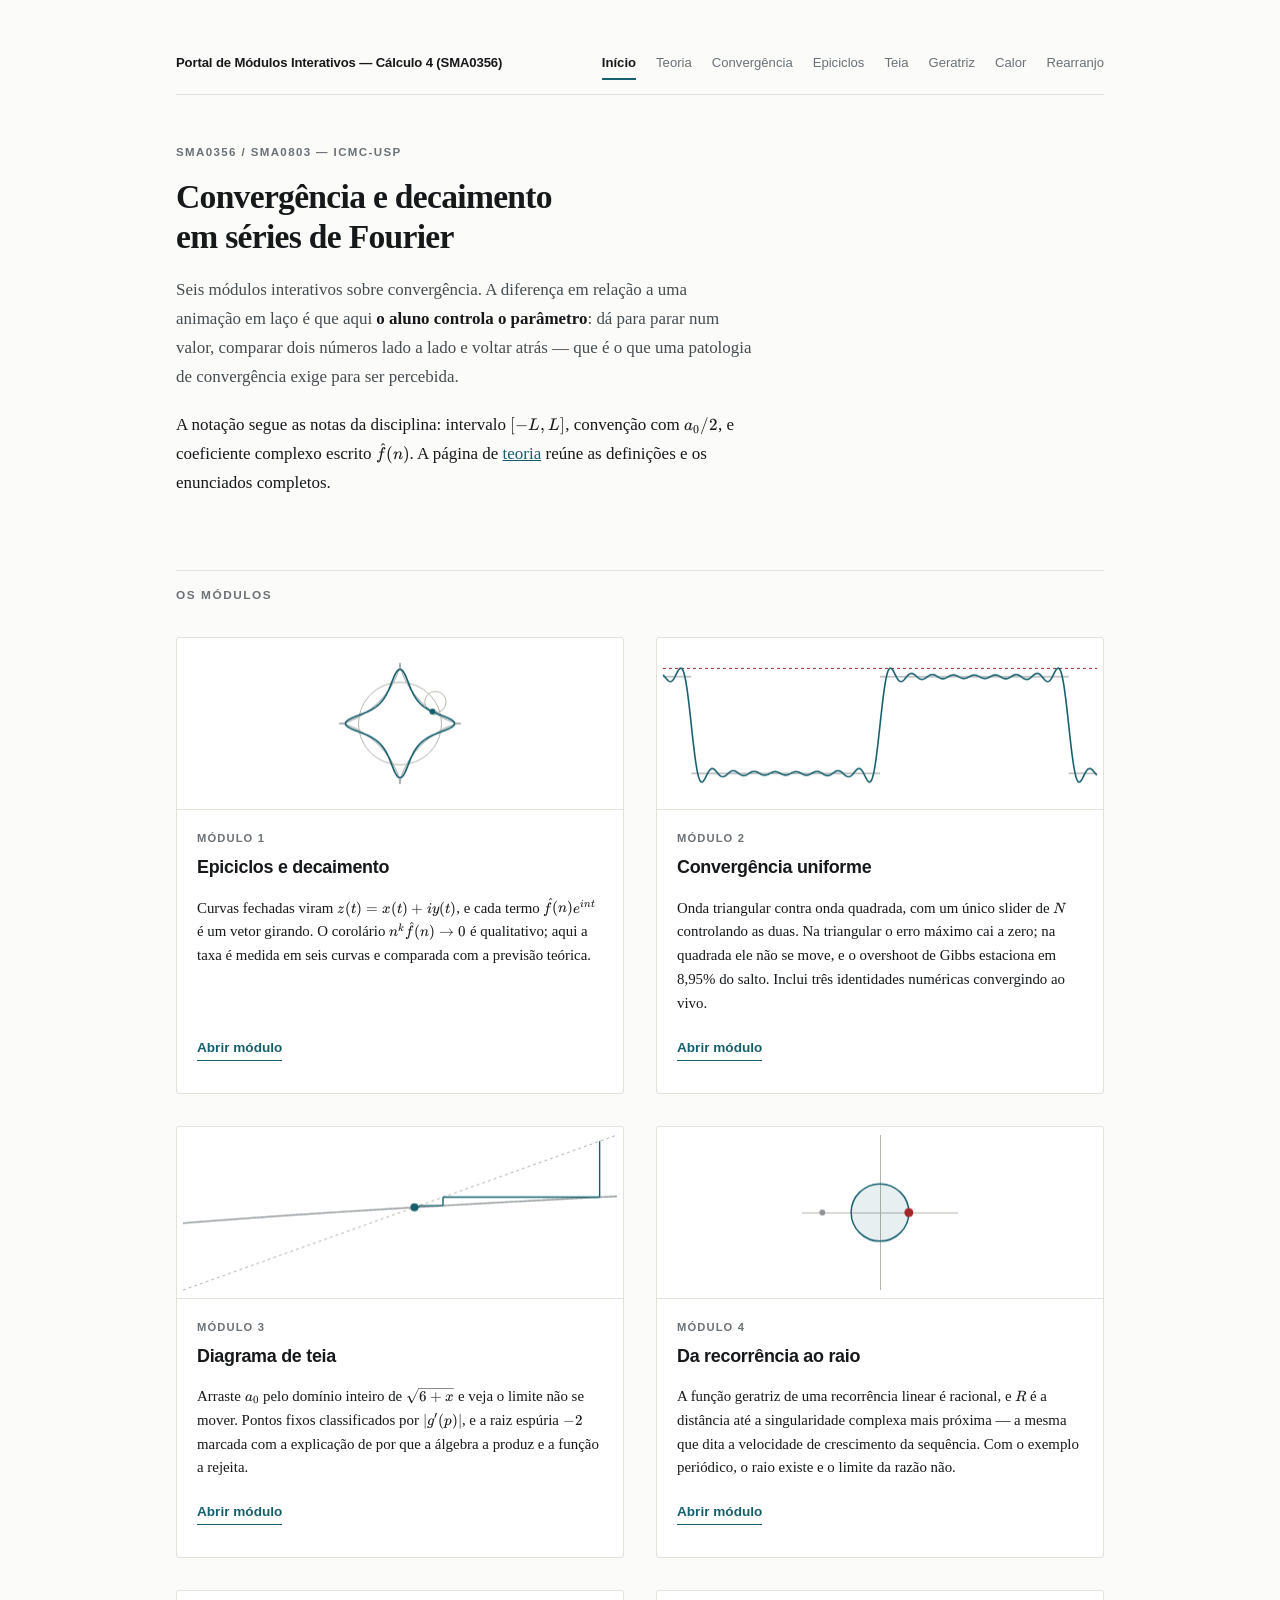
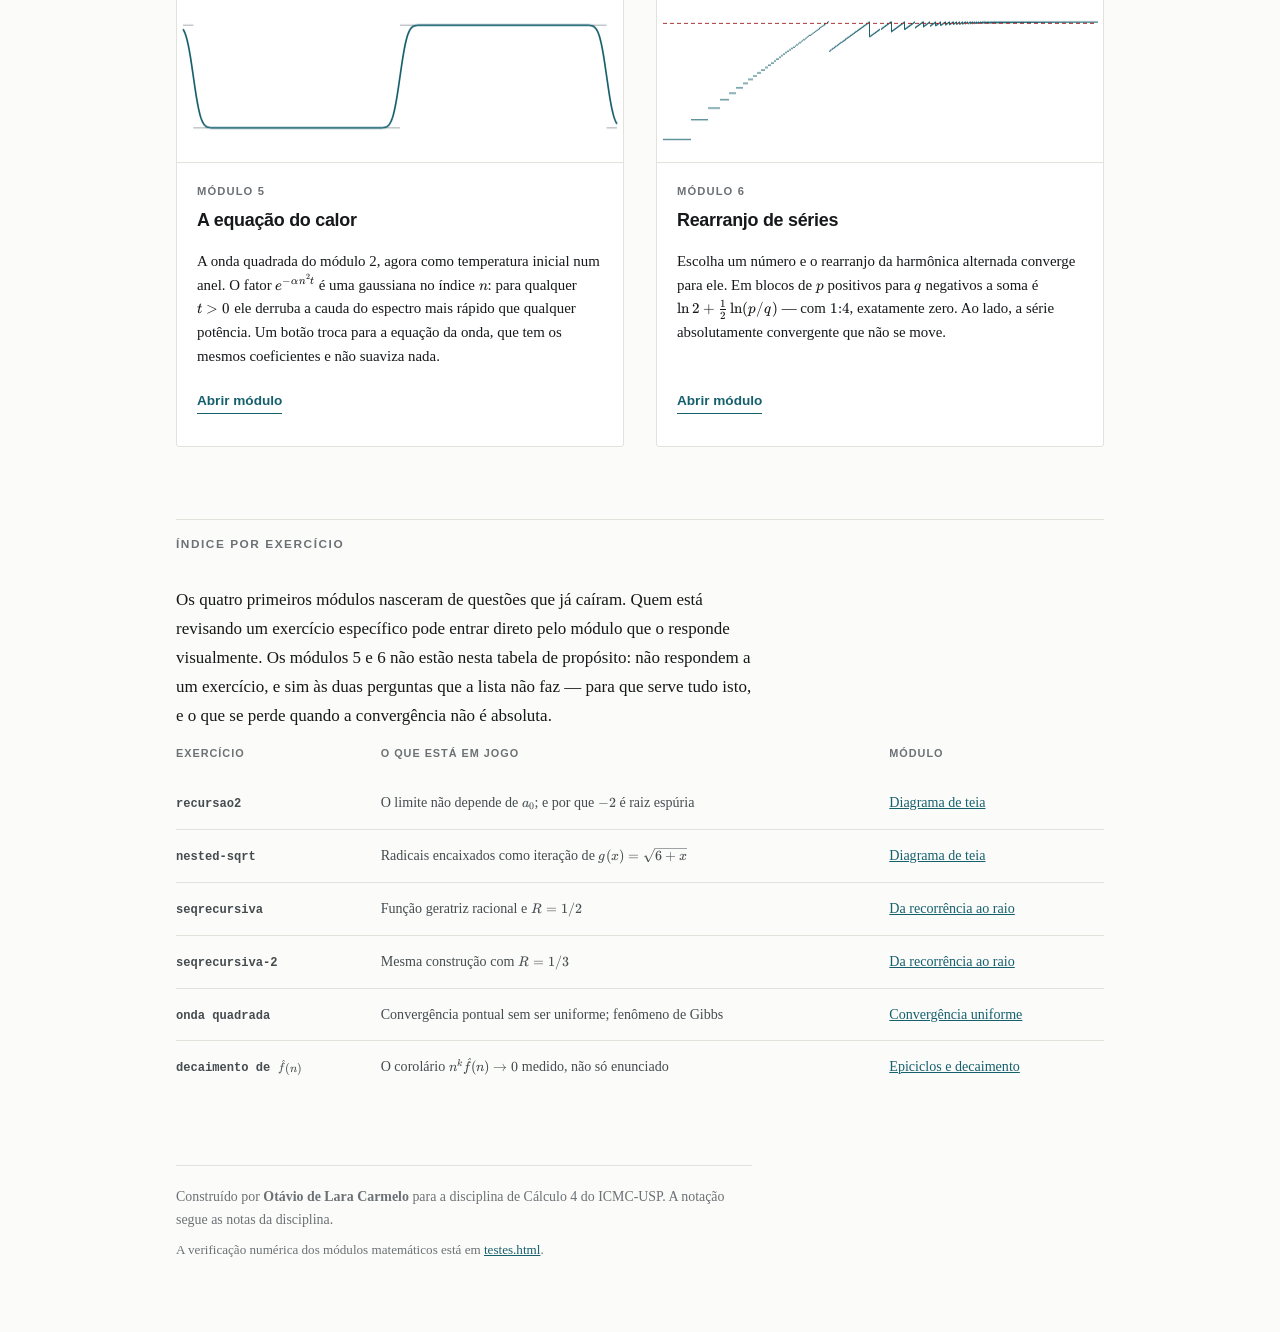
==== commit 5be92bca: "Chama a marca do site de Portal de Modulos Interativos Co-Authored-By: Claude Opus 5 <noreply@anthro" ====
--- a/index.html
+++ b/index.html
@@ -13,7 +13,7 @@
 <div class="pagina">
 
   <nav class="navegacao" aria-label="Seções do site">
-    <span class="marca-site">Módulos Interativos — Cálculo 4 (SMA0356)</span>
+    <span class="marca-site">Portal de Módulos Interativos — Cálculo 4 (SMA0356)</span>
     <a href="index.html" aria-current="page">Início</a>
     <a href="teoria.html">Teoria</a>
     <a href="convergencia.html">Convergência</a>
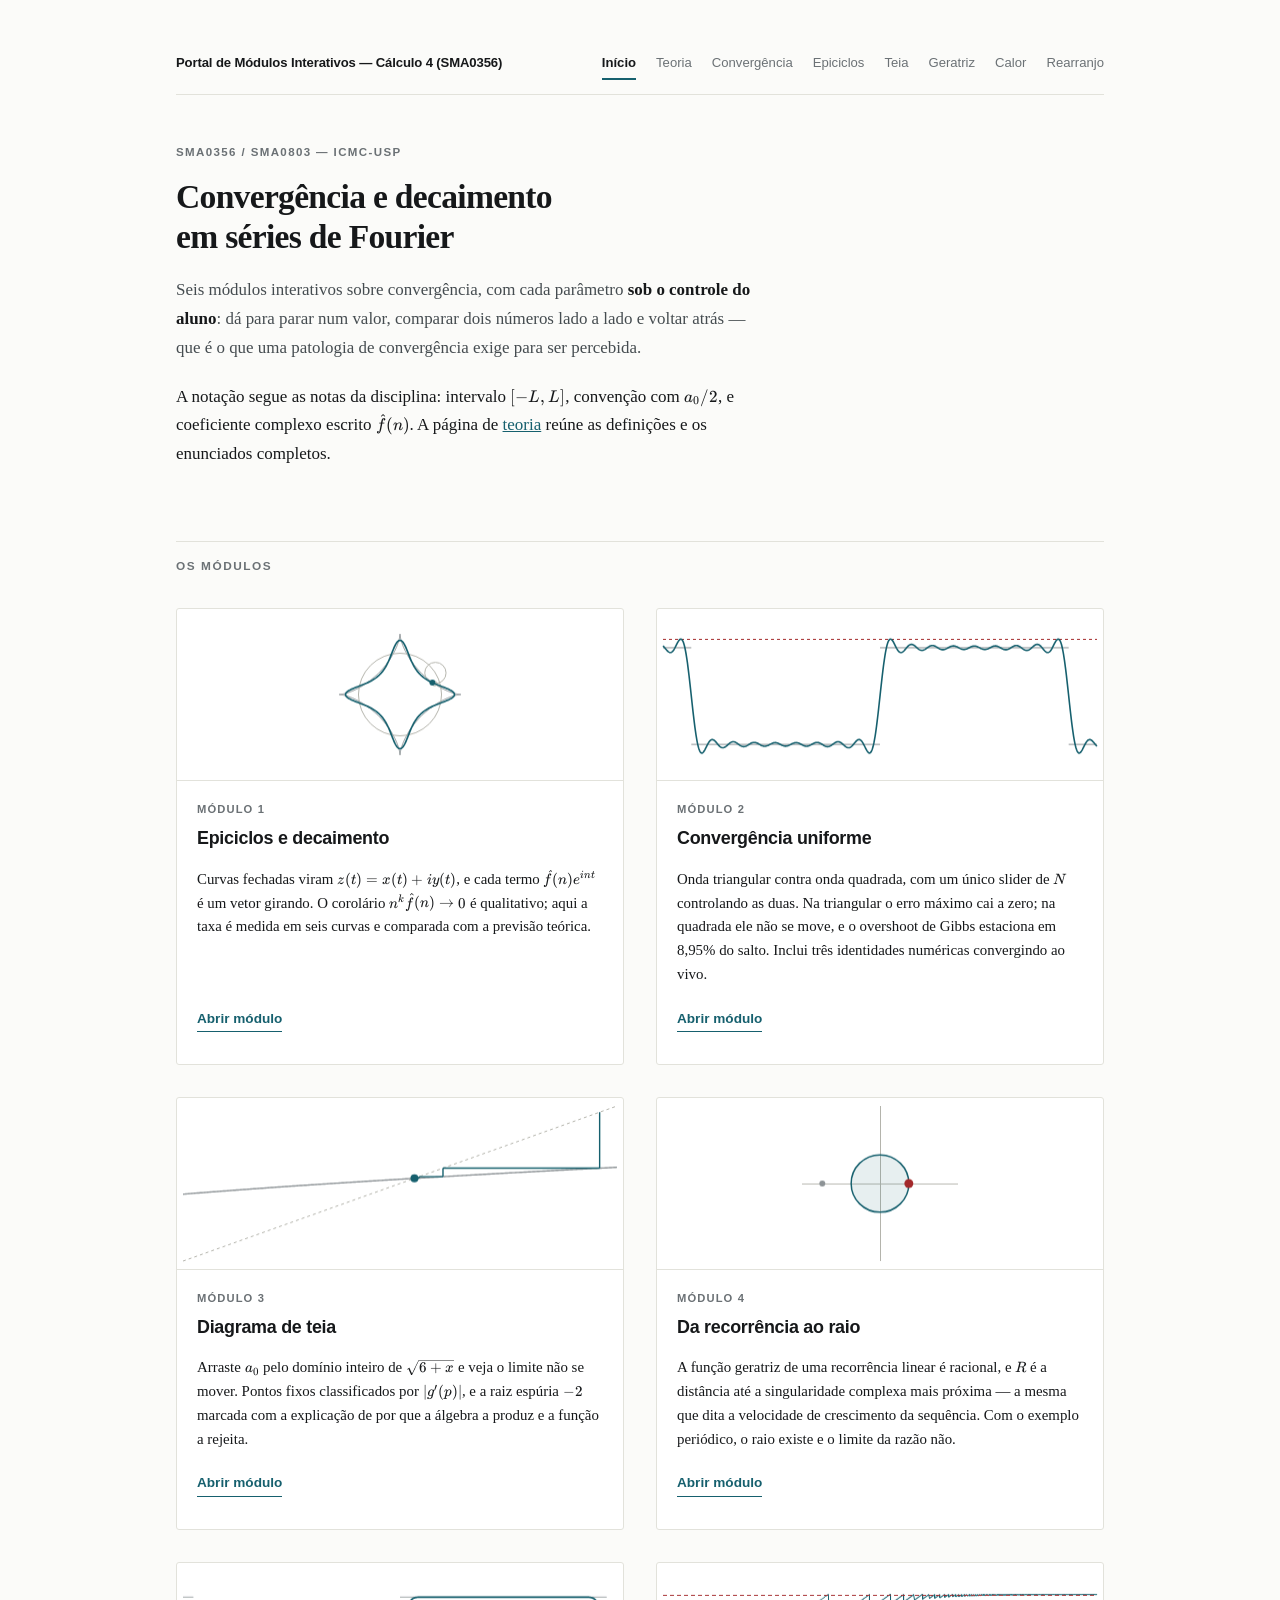
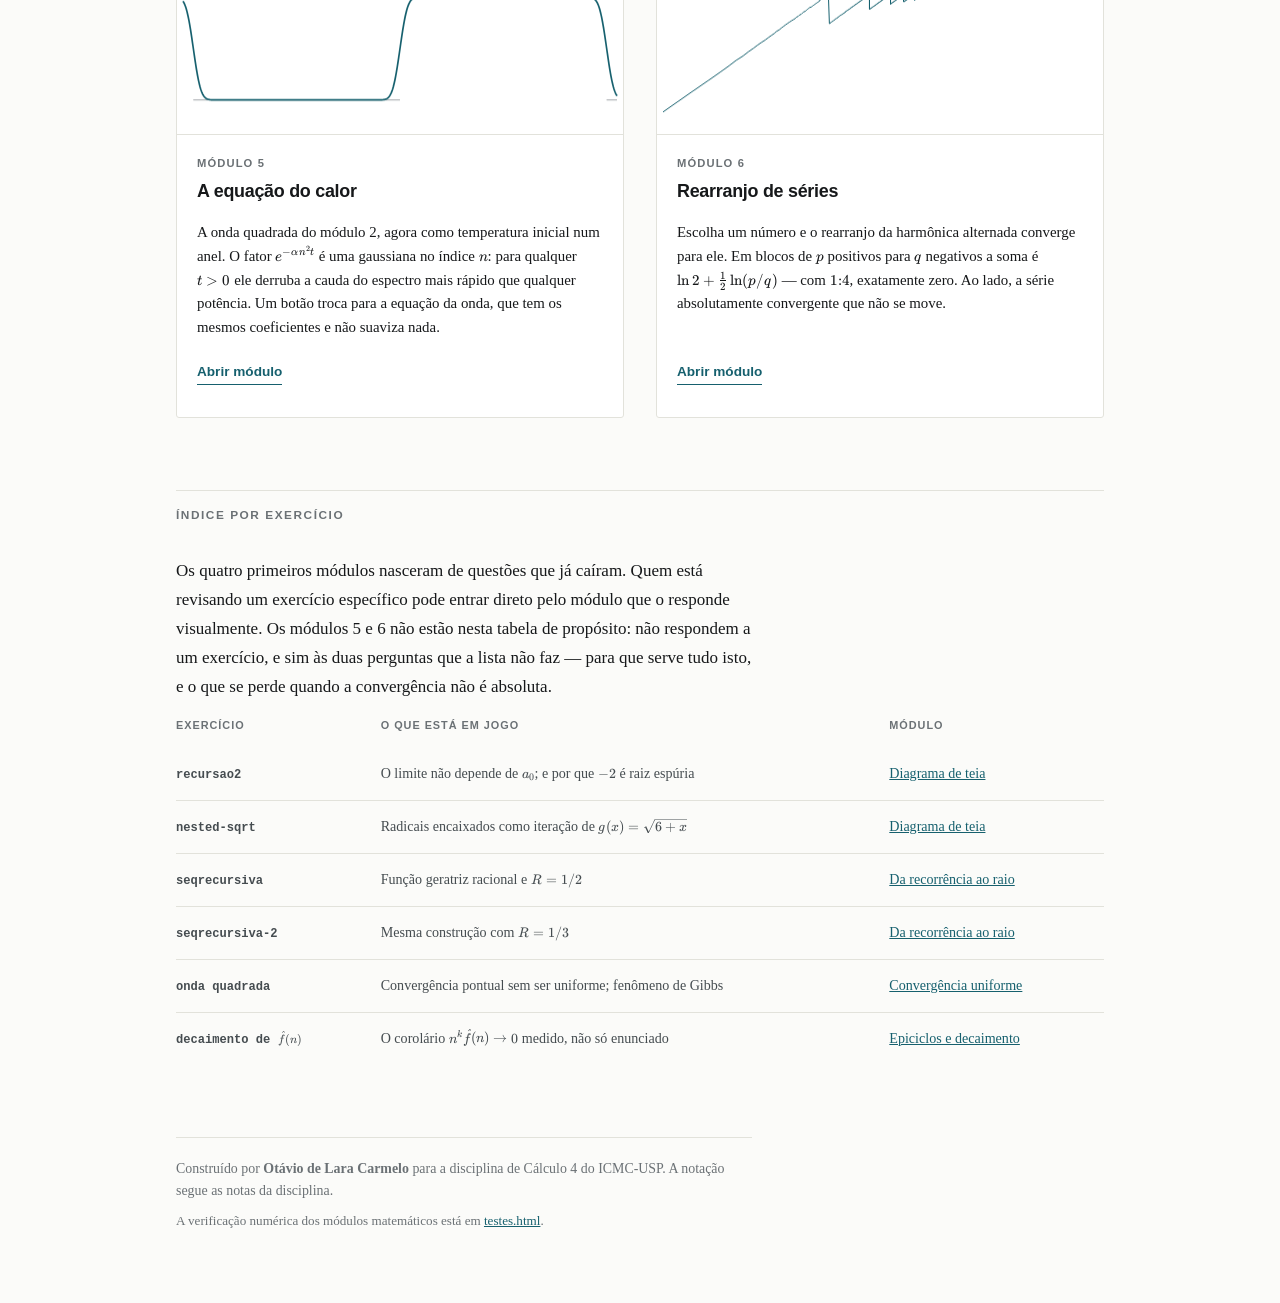
==== commit caa202ac: "Descreve a capa sem compara-la com animacao em laco O contraste virava caracteristica afirmada: cada" ====
--- a/index.html
+++ b/index.html
@@ -29,10 +29,10 @@
     <h1>Convergência e decaimento em séries de Fourier</h1>
     <div class="introducao">
       <p>
-        Seis módulos interativos sobre convergência. A diferença em relação a uma animação
-        em laço é que aqui <span class="destaque-texto">o aluno controla o parâmetro</span>: dá
-        para parar num valor, comparar dois números lado a lado e voltar atrás — que é o que
-        uma patologia de convergência exige para ser percebida.
+        Seis módulos interativos sobre convergência, com cada parâmetro
+        <span class="destaque-texto">sob o controle do aluno</span>: dá para parar num valor,
+        comparar dois números lado a lado e voltar atrás — que é o que uma patologia de
+        convergência exige para ser percebida.
       </p>
       <p>
         A notação segue as notas da disciplina: intervalo <span class="math" data-math="[-L,L]"></span>,
--- a/css/base.css
+++ b/css/base.css
@@ -38,6 +38,14 @@
   --grafico-referencia:#8d9396;
   --grafico-limite:    #a3282a;
 
+  /* Vermelho da crença falsa. Token próprio, e não o --grafico-limite: aquele
+     marca o limite teórico nos gráficos, que é um valor CERTO, e os avisos.
+     Este marca uma frase que é falsa. Misturar os dois faria a linha de
+     0,2811 no módulo 2 e a crença do módulo 3 dizerem a mesma coisa.
+     Claret, mais escuro e menos saturado que o de aviso: 8,1:1 sobre o papel,
+     bem acima do mínimo, e sem o tom de alarme. */
+  --crenca:            #8c2f39;
+
   --serif: Charter, "Bitstream Charter", "Iowan Old Style", Georgia, "Times New Roman", serif;
   --sans: "Segoe UI", Roboto, "Helvetica Neue", Arial, sans-serif;
   --mono: "SFMono-Regular", Consolas, "Liberation Mono", Menlo, monospace;
@@ -70,6 +78,7 @@
     --grafico-grade:     #26292c;
     --grafico-referencia:#7e858a;
     --grafico-limite:    #e8908f;
+    --crenca:            #d99098;
   }
 }
 
@@ -378,16 +387,19 @@
 .legenda .amostra.limite { border-top-color: var(--grafico-limite); border-top-style: dashed; }
 .legenda .amostra.corte  { border-top-color: var(--destaque); border-top-style: dashed; }
 
-/* ---- crença falsa (módulos 3 a 6) --------------------------------------- */
-
-/* Estes módulos abrem enunciando o mal-entendido que vêm desfazer. Fica
-   em citação, com um filete à esquerda, para se ler como voz alheia — não como
-   afirmação da página. */
+/* ---- crença falsa (todos os módulos) ------------------------------------ */
+
+/* Cada módulo abre enunciando o mal-entendido que vem desfazer. Fica em
+   citação, com um filete à esquerda, para se ler como voz alheia — não como
+   afirmação da página. O filete e o rótulo levam o vermelho de --crenca; a
+   frase em si fica em cinza, porque quem carrega o sentido é o rótulo, e não
+   a cor — quem não distingue as duas continua lendo "a crença que este módulo
+   desfaz" antes da frase. */
 .crenca-falsa {
   max-width: var(--medida);
   margin: 0 0 var(--e5);
   padding: var(--e3) 0 var(--e3) var(--e4);
-  border-left: 3px solid var(--linha-forte);
+  border-left: 3px solid var(--crenca);
   font-size: 1.05rem;
   font-style: italic;
   color: var(--tinta-media);
@@ -400,7 +412,7 @@
   font-style: normal;
   letter-spacing: .1em;
   text-transform: uppercase;
-  color: var(--tinta-fraca);
+  color: var(--crenca);
   margin-bottom: var(--e2);
 }
 
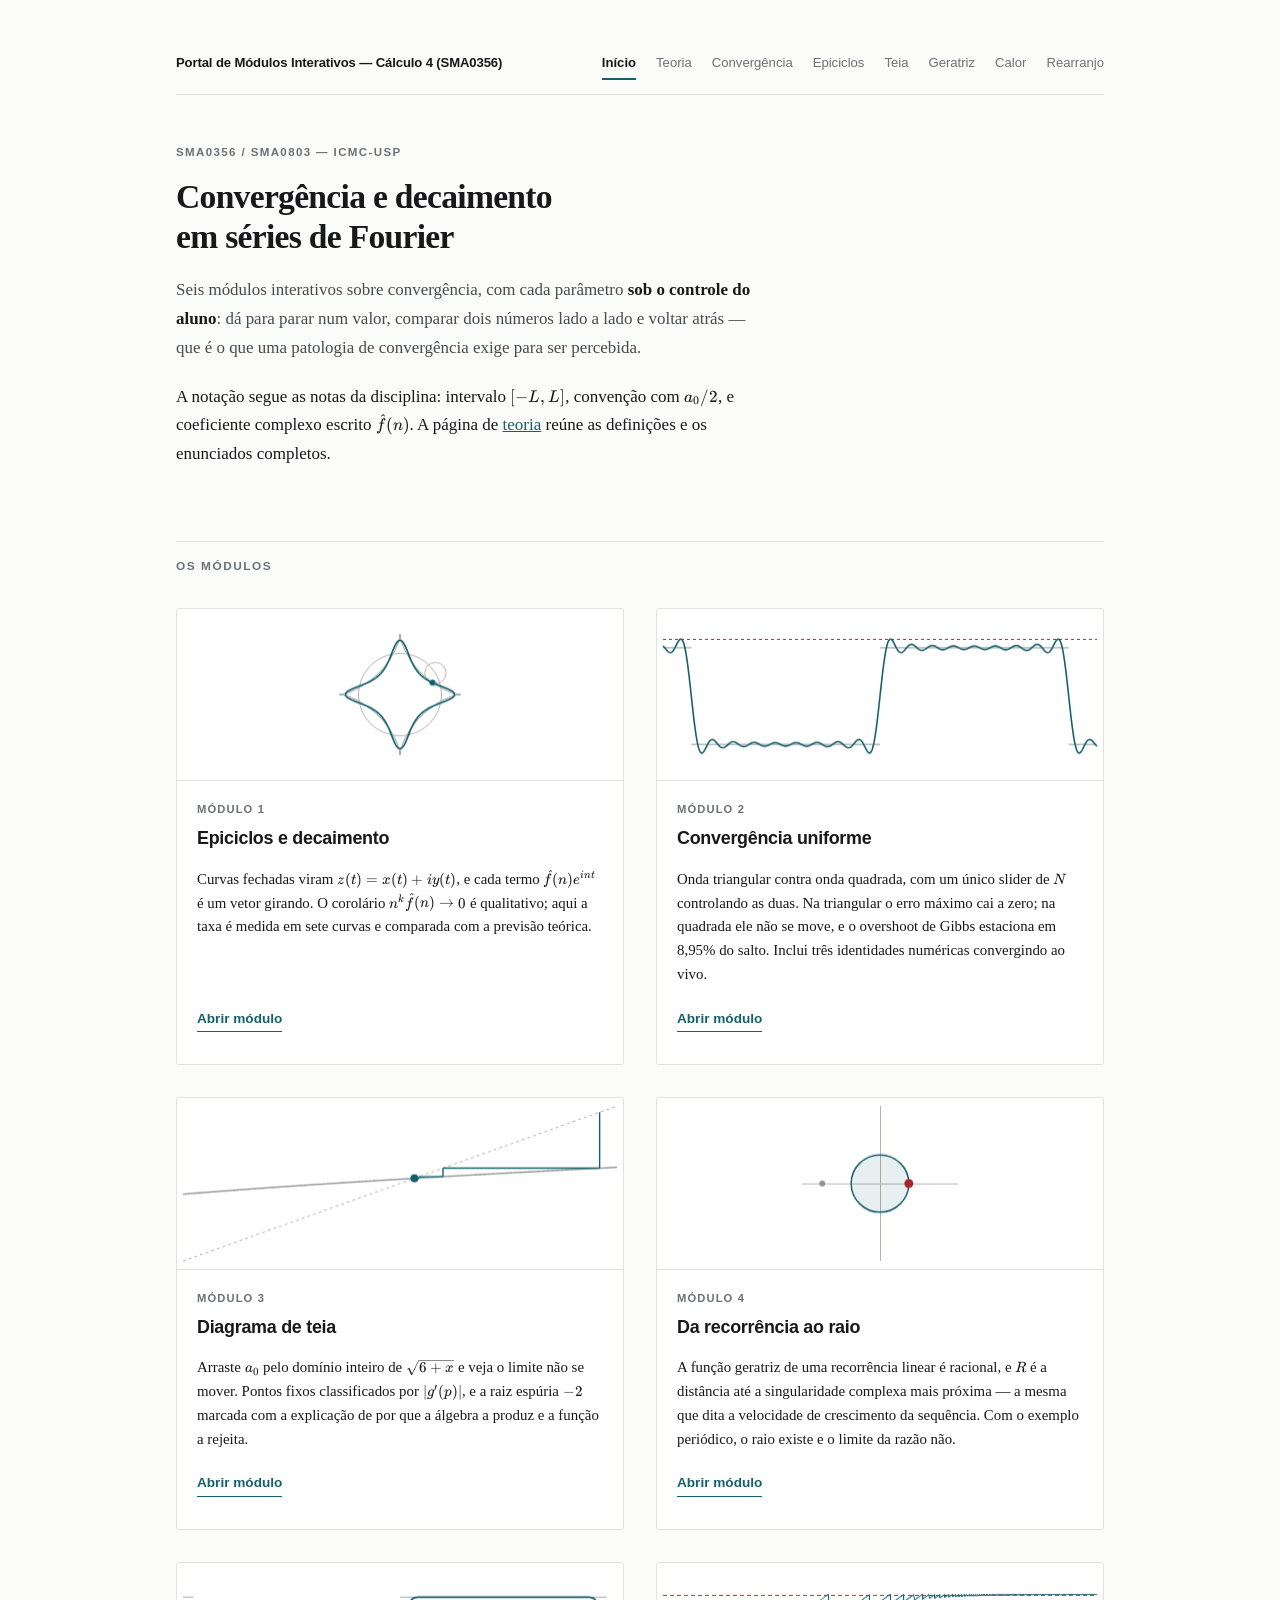
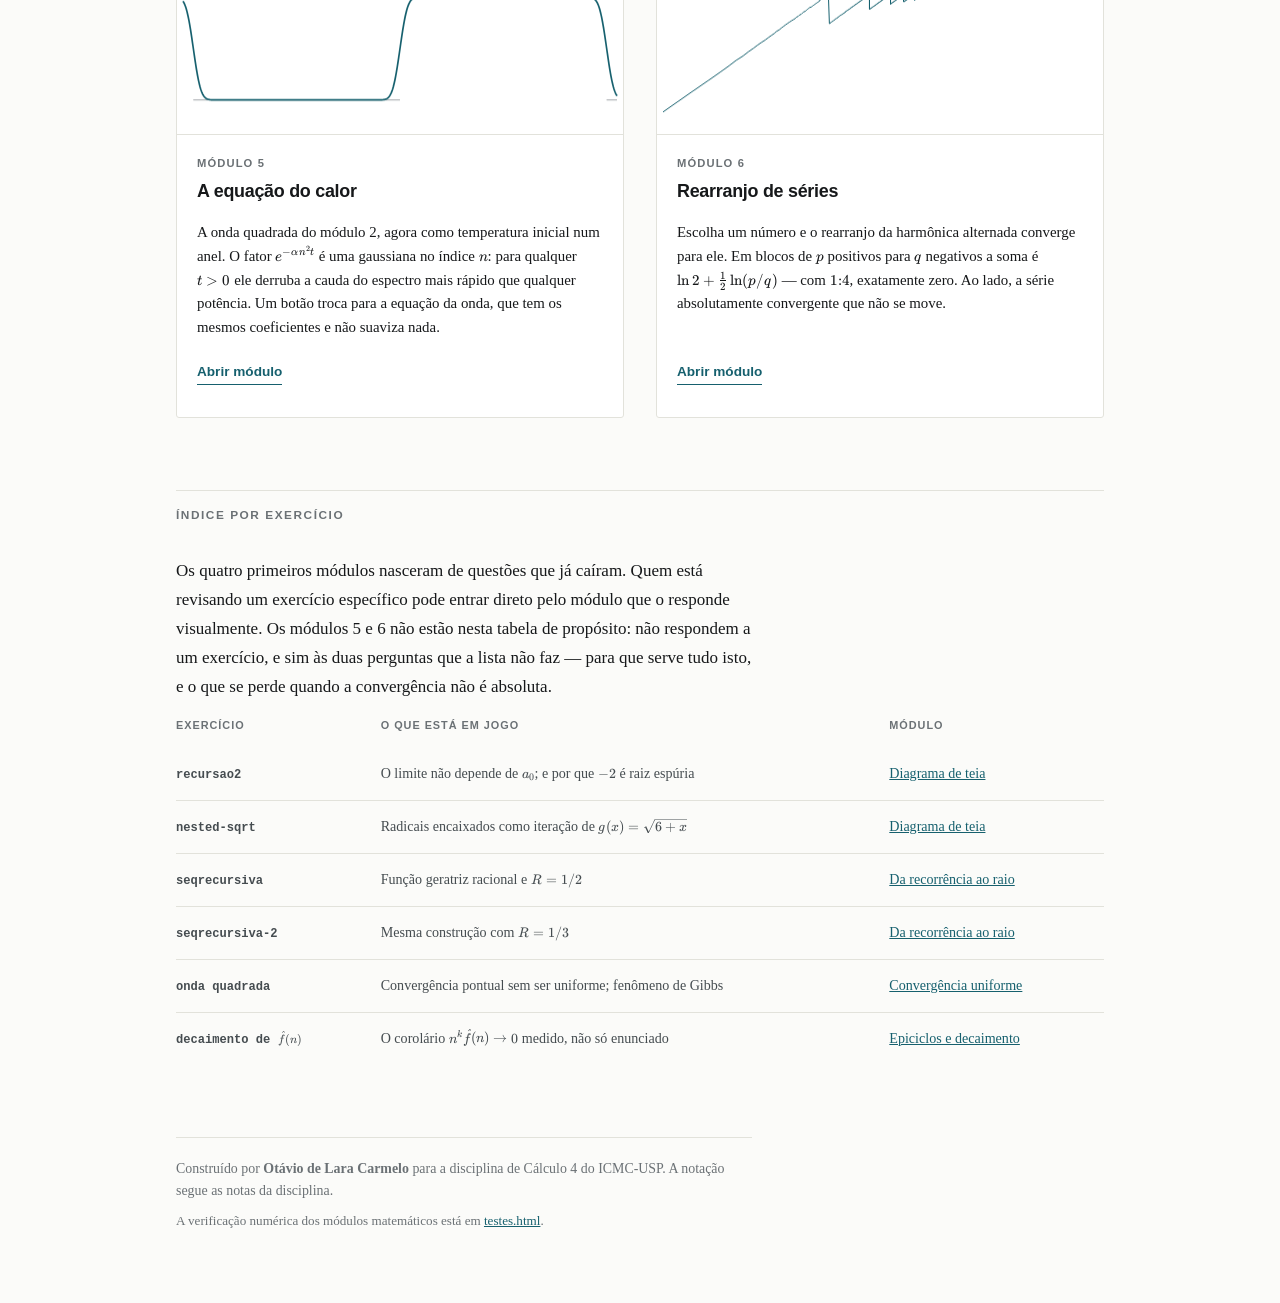
==== commit 6b4e2cec: "Acrescenta o segmento ao modulo 1, contra a crenca da curva redonda cos s = 1/2 e^{is} + 1/2 e^{-is}" ====
--- a/index.html
+++ b/index.html
@@ -57,7 +57,7 @@
           Curvas fechadas viram <span class="math" data-math="z(t)=x(t)+iy(t)"></span>, e cada
           termo <span class="math" data-math="\widehat{f}(n)e^{int}"></span> é um vetor girando.
           O corolário <span class="math" data-math="n^k\widehat{f}(n)\to0"></span> é qualitativo;
-          aqui a taxa é medida em seis curvas e comparada com a previsão teórica.
+          aqui a taxa é medida em sete curvas e comparada com a previsão teórica.
         </p>
         <a class="acao" href="epiciclos.html">Abrir módulo</a>
       </div>
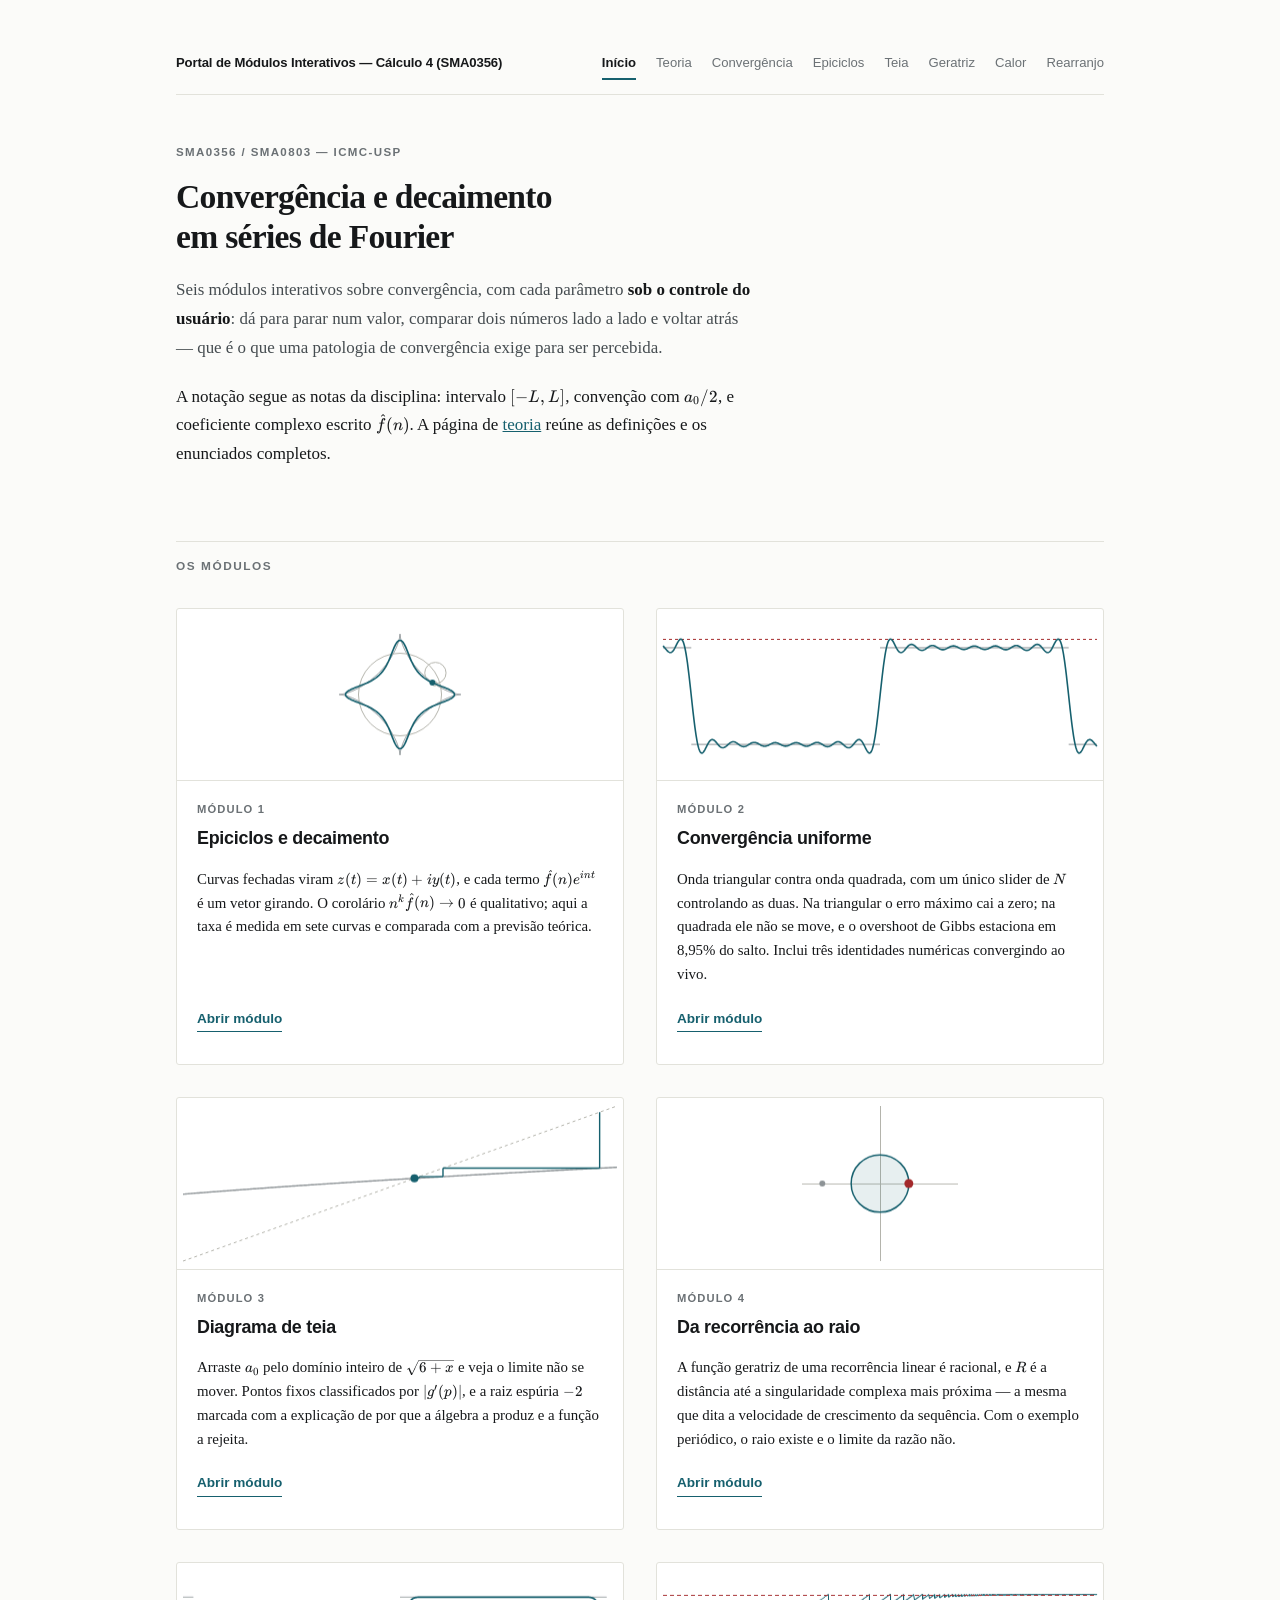
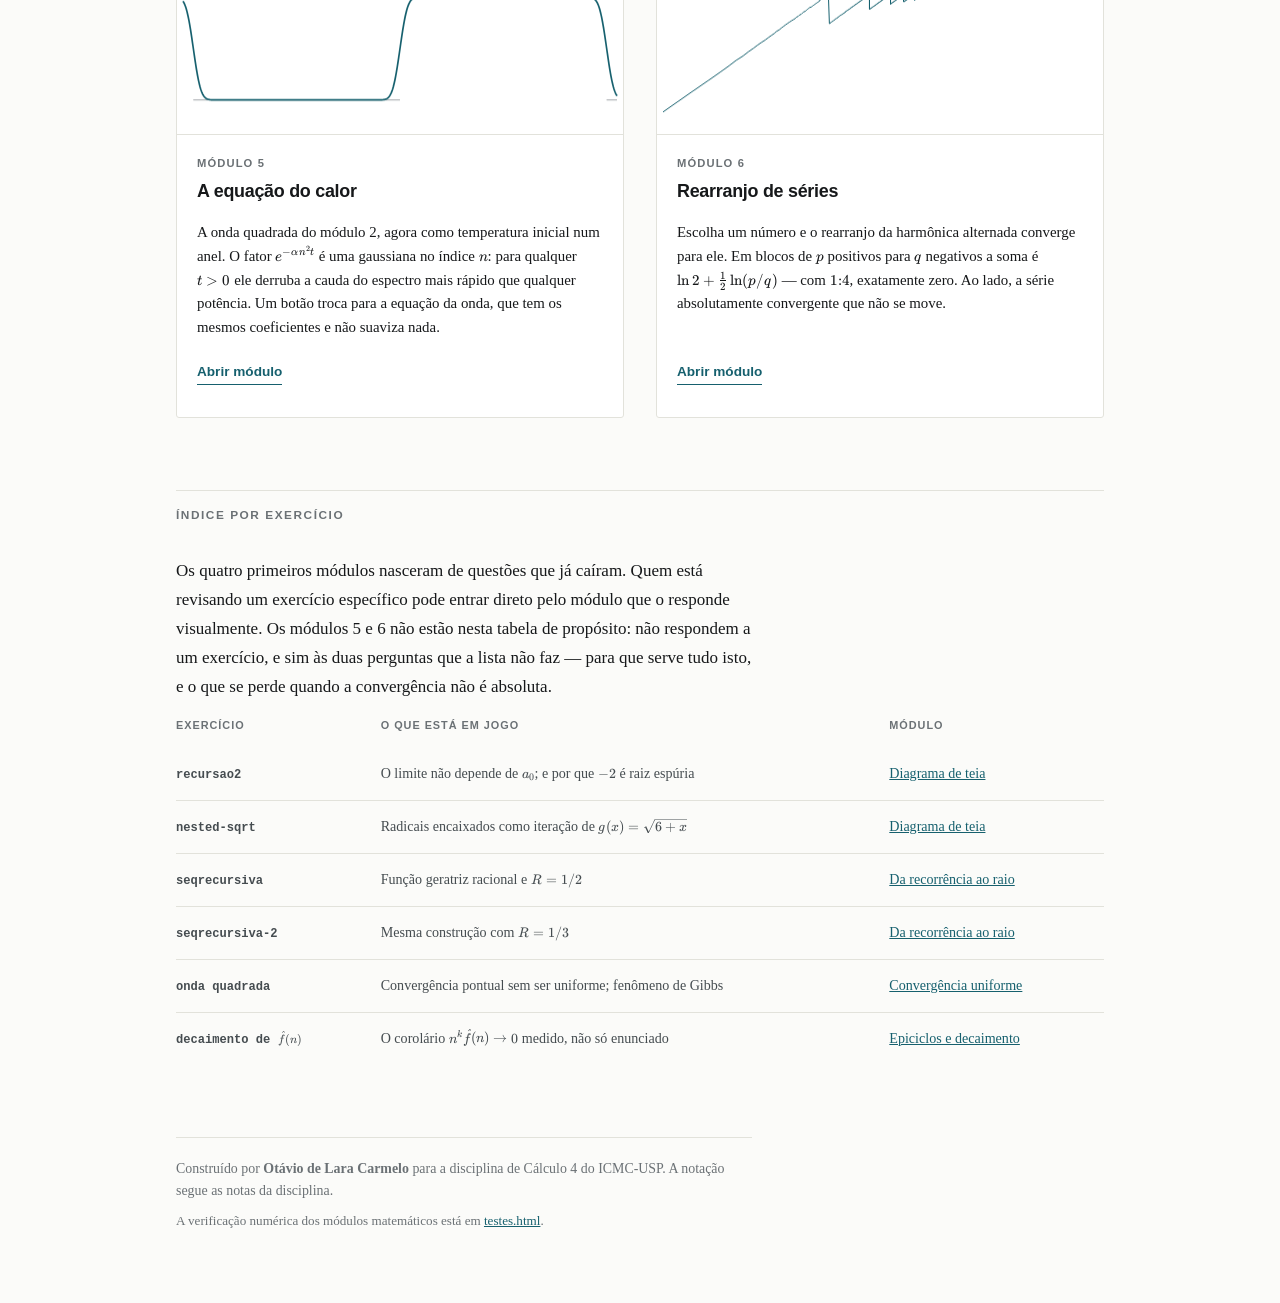
==== commit 8d7f72d0: "Troca "aluno" por "usuario" na frase de abertura da capa Co-Authored-By: Claude Opus 5 <noreply@anth" ====
--- a/index.html
+++ b/index.html
@@ -30,7 +30,7 @@
     <div class="introducao">
       <p>
         Seis módulos interativos sobre convergência, com cada parâmetro
-        <span class="destaque-texto">sob o controle do aluno</span>: dá para parar num valor,
+        <span class="destaque-texto">sob o controle do usuário</span>: dá para parar num valor,
         comparar dois números lado a lado e voltar atrás — que é o que uma patologia de
         convergência exige para ser percebida.
       </p>
--- a/css/base.css
+++ b/css/base.css
@@ -45,6 +45,10 @@
      Claret, mais escuro e menos saturado que o de aviso: 8,1:1 sobre o papel,
      bem acima do mínimo, e sem o tom de alarme. */
   --crenca:            #8c2f39;
+  /* Claret a ~4% sobre o fundo. Só o suficiente para o bloco se destacar da
+     prosa de relance; não é fundo de aviso, e o texto continua no contraste
+     de --tinta-media. */
+  --crenca-fundo:      #faf4f4;
 
   --serif: Charter, "Bitstream Charter", "Iowan Old Style", Georgia, "Times New Roman", serif;
   --sans: "Segoe UI", Roboto, "Helvetica Neue", Arial, sans-serif;
@@ -79,6 +83,7 @@
     --grafico-referencia:#7e858a;
     --grafico-limite:    #e8908f;
     --crenca:            #d99098;
+    --crenca-fundo:      #221d1f;
   }
 }
 
@@ -398,8 +403,9 @@
 .crenca-falsa {
   max-width: var(--medida);
   margin: 0 0 var(--e5);
-  padding: var(--e3) 0 var(--e3) var(--e4);
-  border-left: 3px solid var(--crenca);
+  padding: var(--e3) var(--e4) var(--e3) var(--e4);
+  border-left: 4px solid var(--crenca);
+  background: var(--crenca-fundo);
   font-size: 1.05rem;
   font-style: italic;
   color: var(--tinta-media);
@@ -407,10 +413,10 @@
 .crenca-rotulo {
   display: block;
   font-family: var(--sans);
-  font-size: .66rem;
-  font-weight: 600;
+  font-size: .76rem;
+  font-weight: 700;
   font-style: normal;
-  letter-spacing: .1em;
+  letter-spacing: .09em;
   text-transform: uppercase;
   color: var(--crenca);
   margin-bottom: var(--e2);
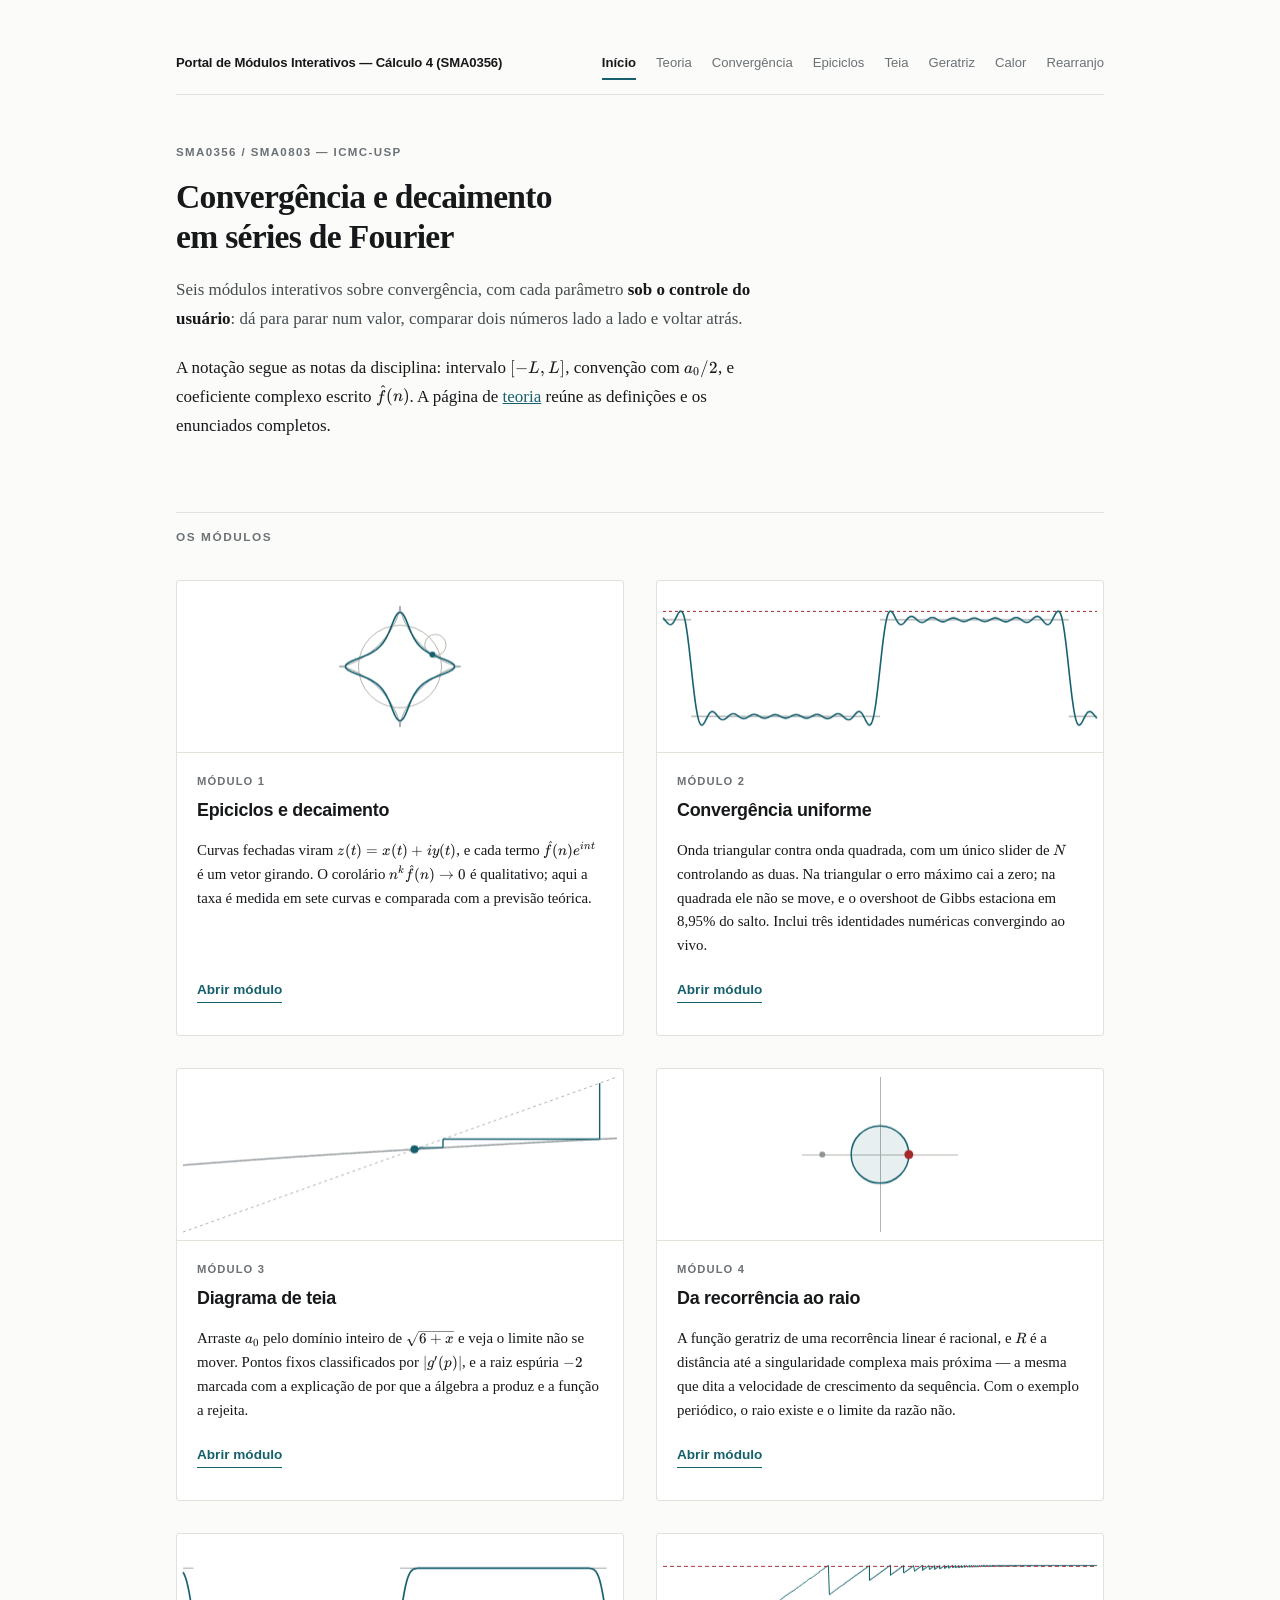
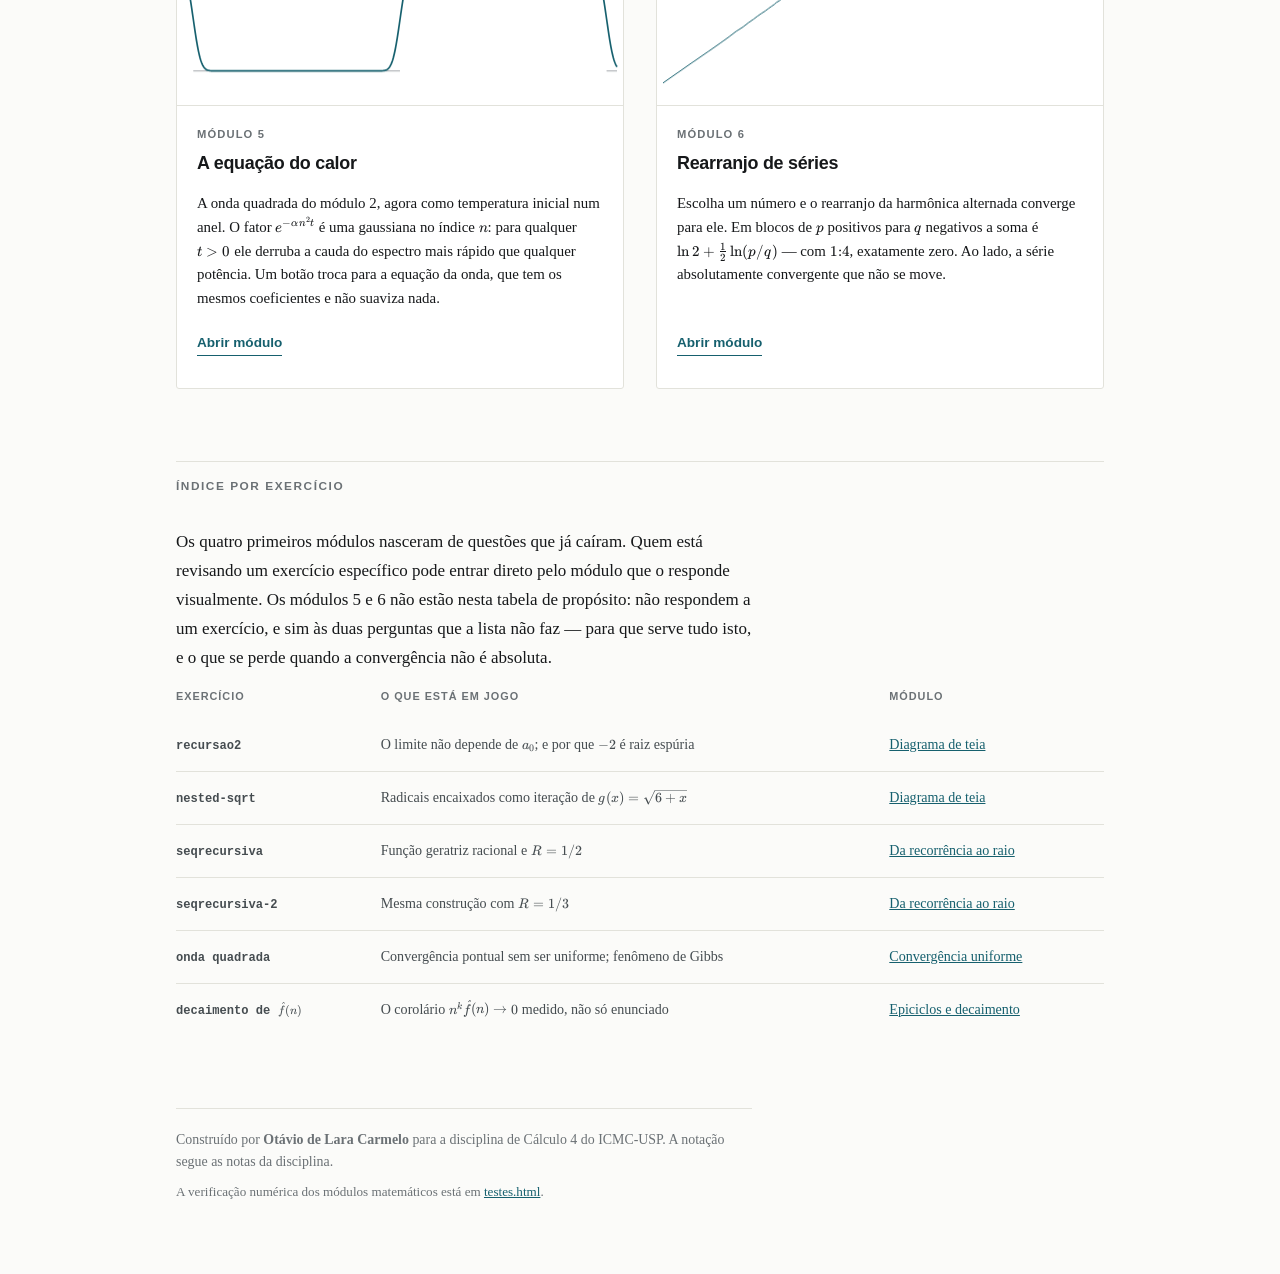
==== commit 1b50601a: "Encerra a frase de abertura da capa nos tres verbos Co-Authored-By: Claude Opus 5 <noreply@anthropic" ====
--- a/index.html
+++ b/index.html
@@ -31,8 +31,7 @@
       <p>
         Seis módulos interativos sobre convergência, com cada parâmetro
         <span class="destaque-texto">sob o controle do usuário</span>: dá para parar num valor,
-        comparar dois números lado a lado e voltar atrás — que é o que uma patologia de
-        convergência exige para ser percebida.
+        comparar dois números lado a lado e voltar atrás.
       </p>
       <p>
         A notação segue as notas da disciplina: intervalo <span class="math" data-math="[-L,L]"></span>,
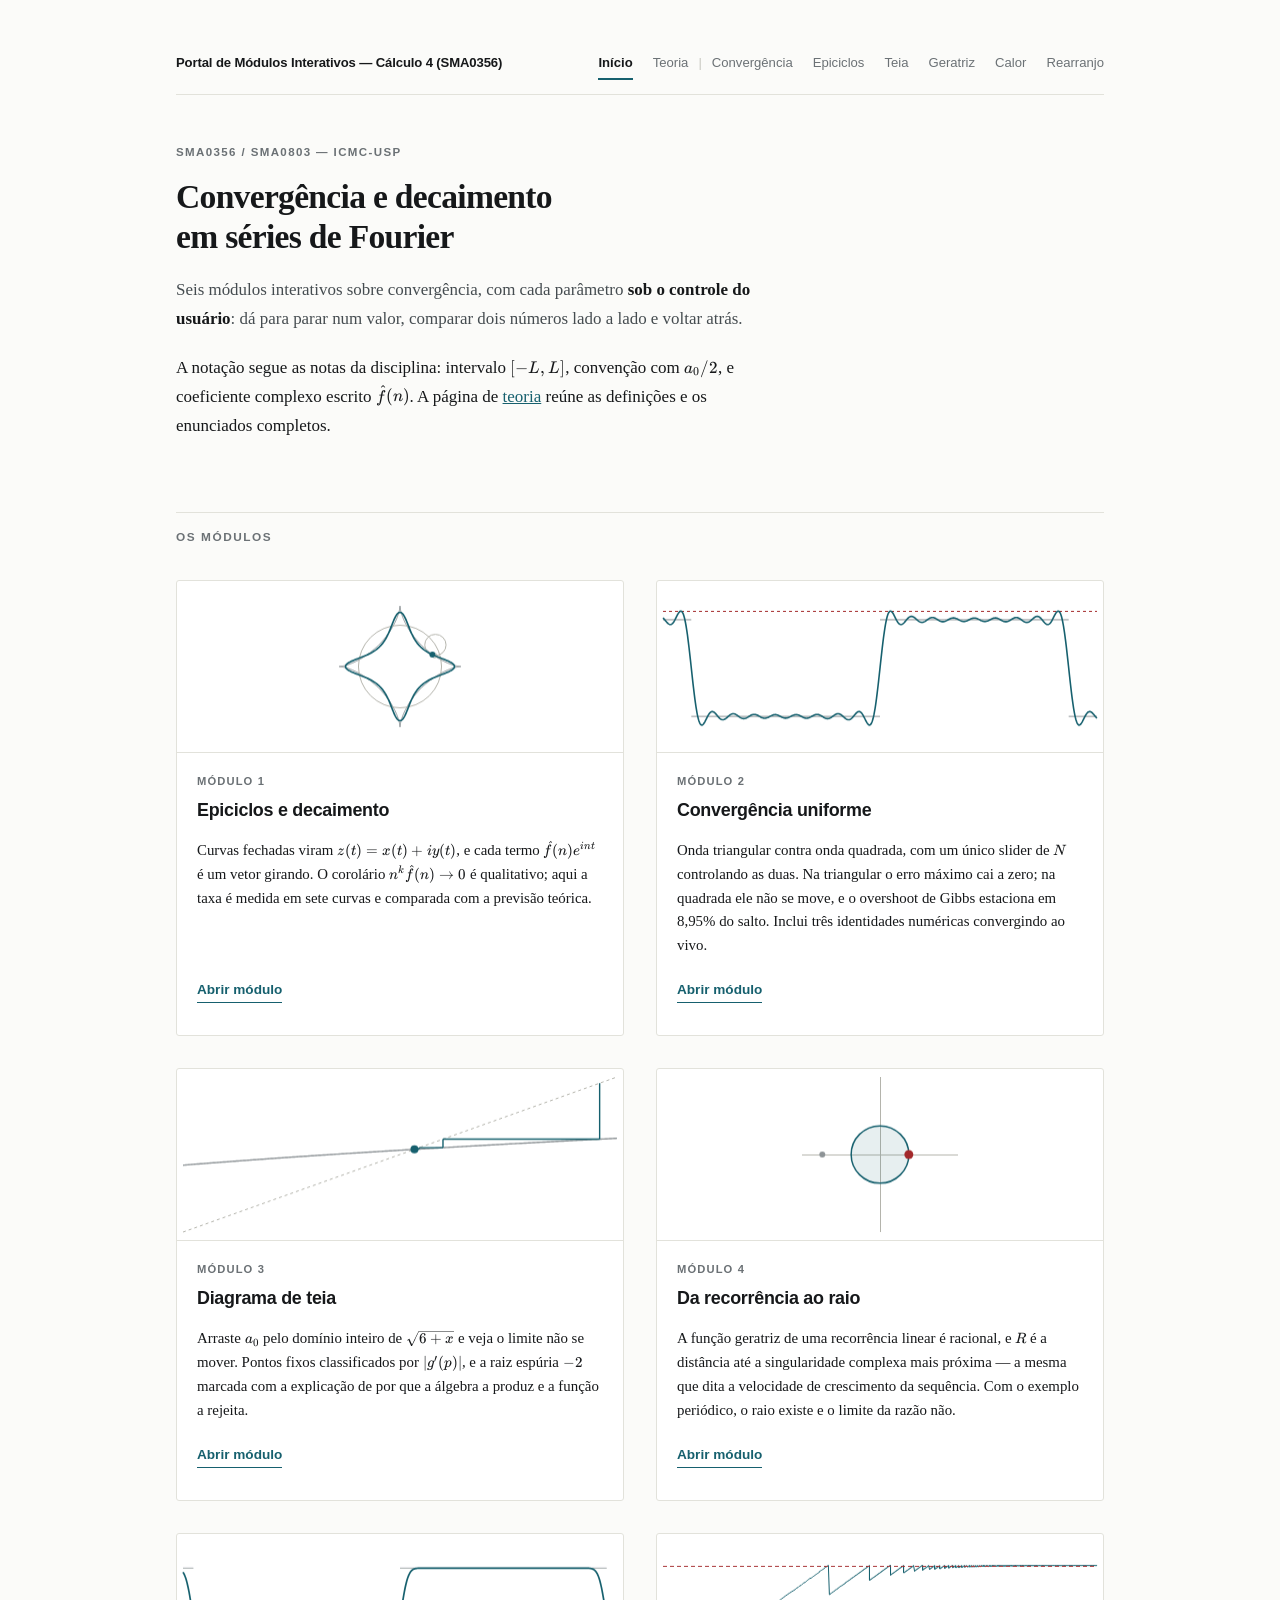
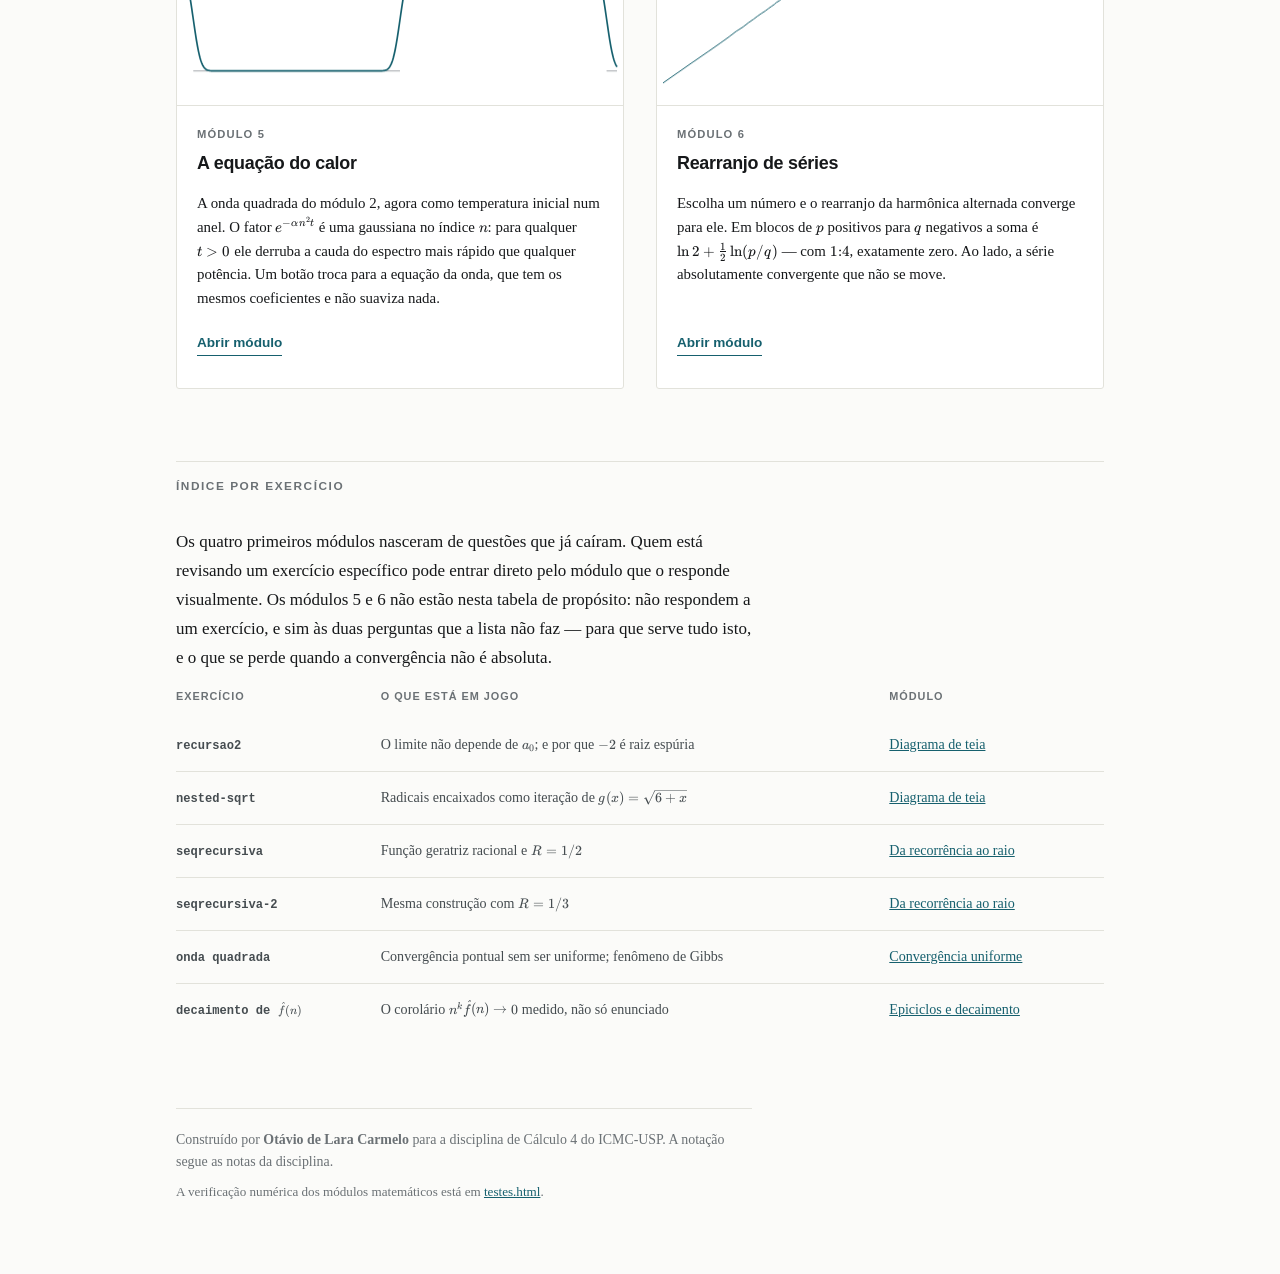
==== commit 41af7df3: "Separa as paginas gerais dos modulos na barra de navegacao Barrinha entre Teoria e Convergencia nas " ====
--- a/index.html
+++ b/index.html
@@ -16,6 +16,7 @@
     <span class="marca-site">Portal de Módulos Interativos — Cálculo 4 (SMA0356)</span>
     <a href="index.html" aria-current="page">Início</a>
     <a href="teoria.html">Teoria</a>
+    <span class="nav-separador" aria-hidden="true">|</span>
     <a href="convergencia.html">Convergência</a>
     <a href="epiciclos.html">Epiciclos</a>
     <a href="teia.html">Teia</a>
--- a/css/base.css
+++ b/css/base.css
@@ -153,6 +153,15 @@
   letter-spacing: -.01em;
 }
 .navegacao .pendente { color: var(--tinta-fraca); opacity: .5; padding: var(--e1) 0; }
+/* Separa as duas páginas gerais dos seis módulos. O gap da nav vale dos dois
+   lados da barrinha, o que a deixaria boiando; a margem negativa recolhe parte
+   dele para que ela fique mais perto do vão do que dos rótulos vizinhos.
+   Decorativa: aria-hidden no HTML, para não ser lida como conteúdo. */
+.navegacao .nav-separador {
+  color: var(--linha-forte);
+  user-select: none;
+  margin: 0 calc(var(--e4) / -2);
+}
 
 /* ---- cabeçalho ---------------------------------------------------------- */
 
